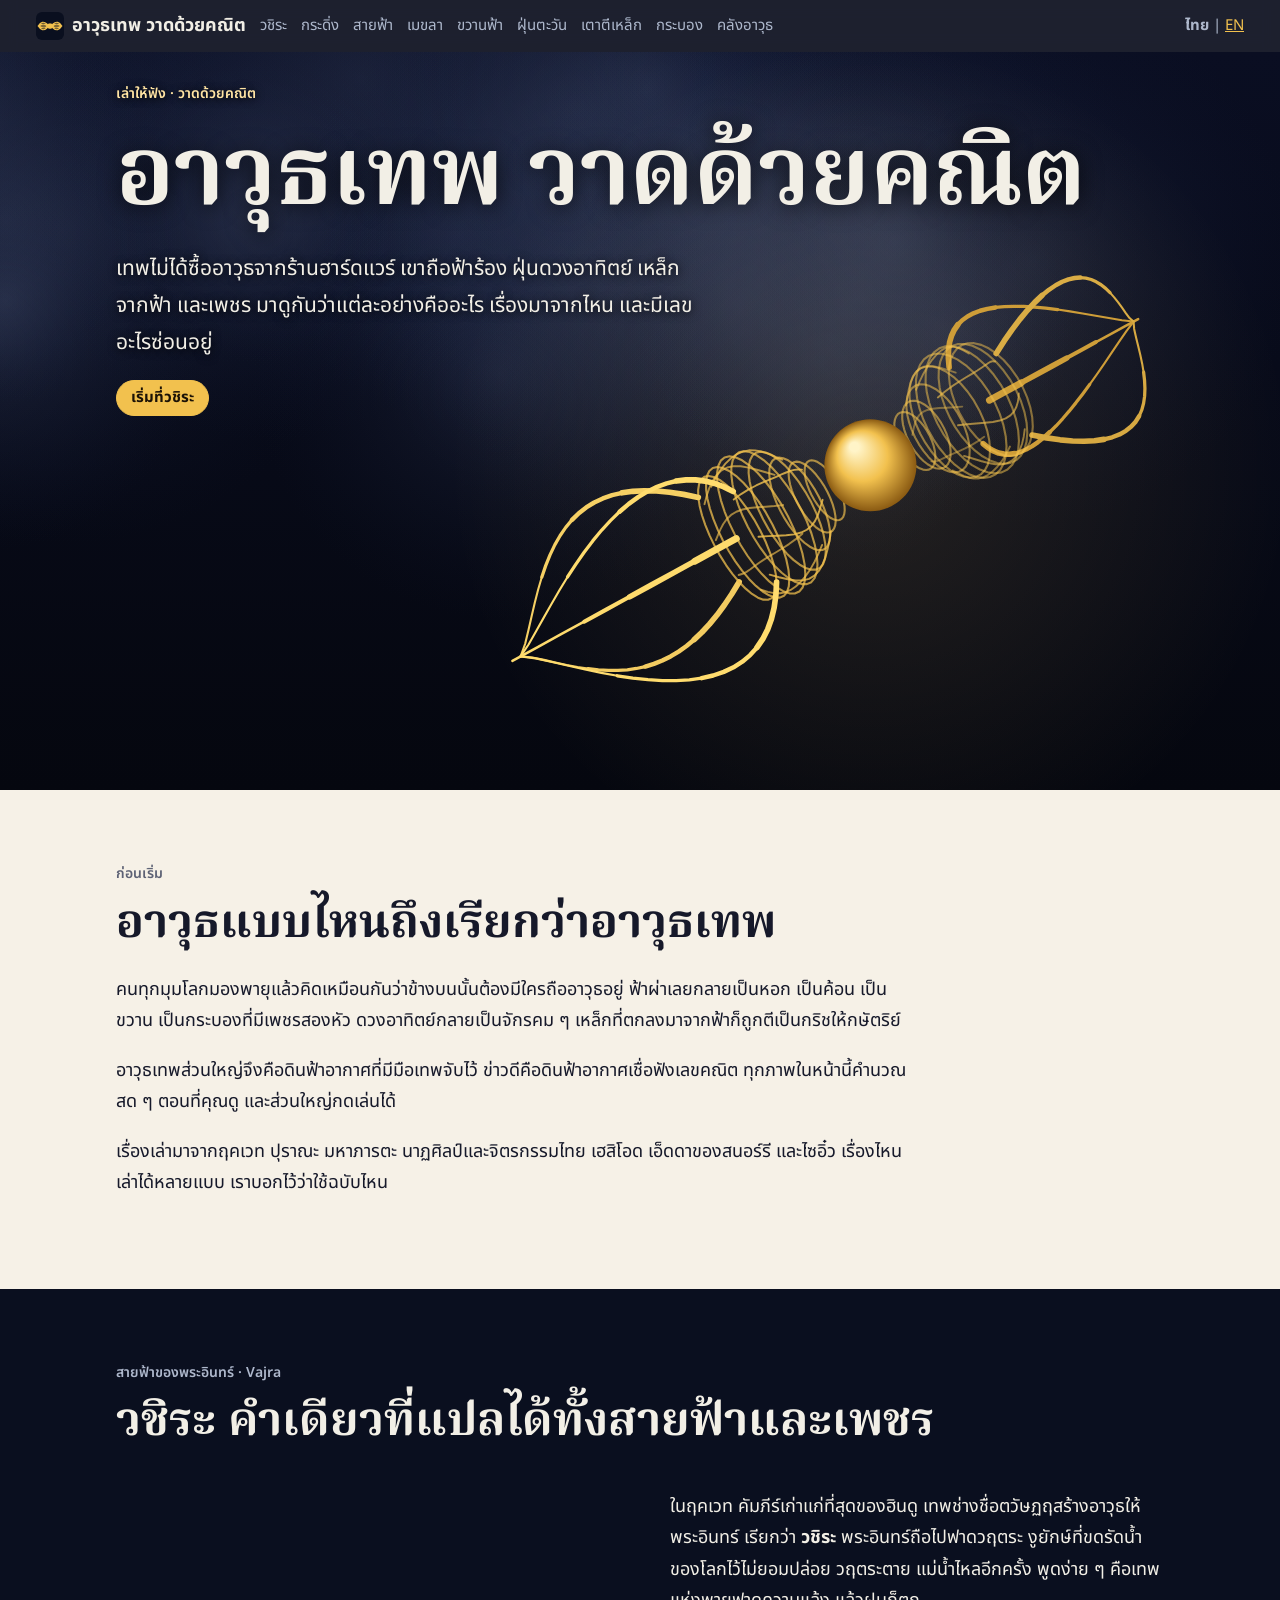
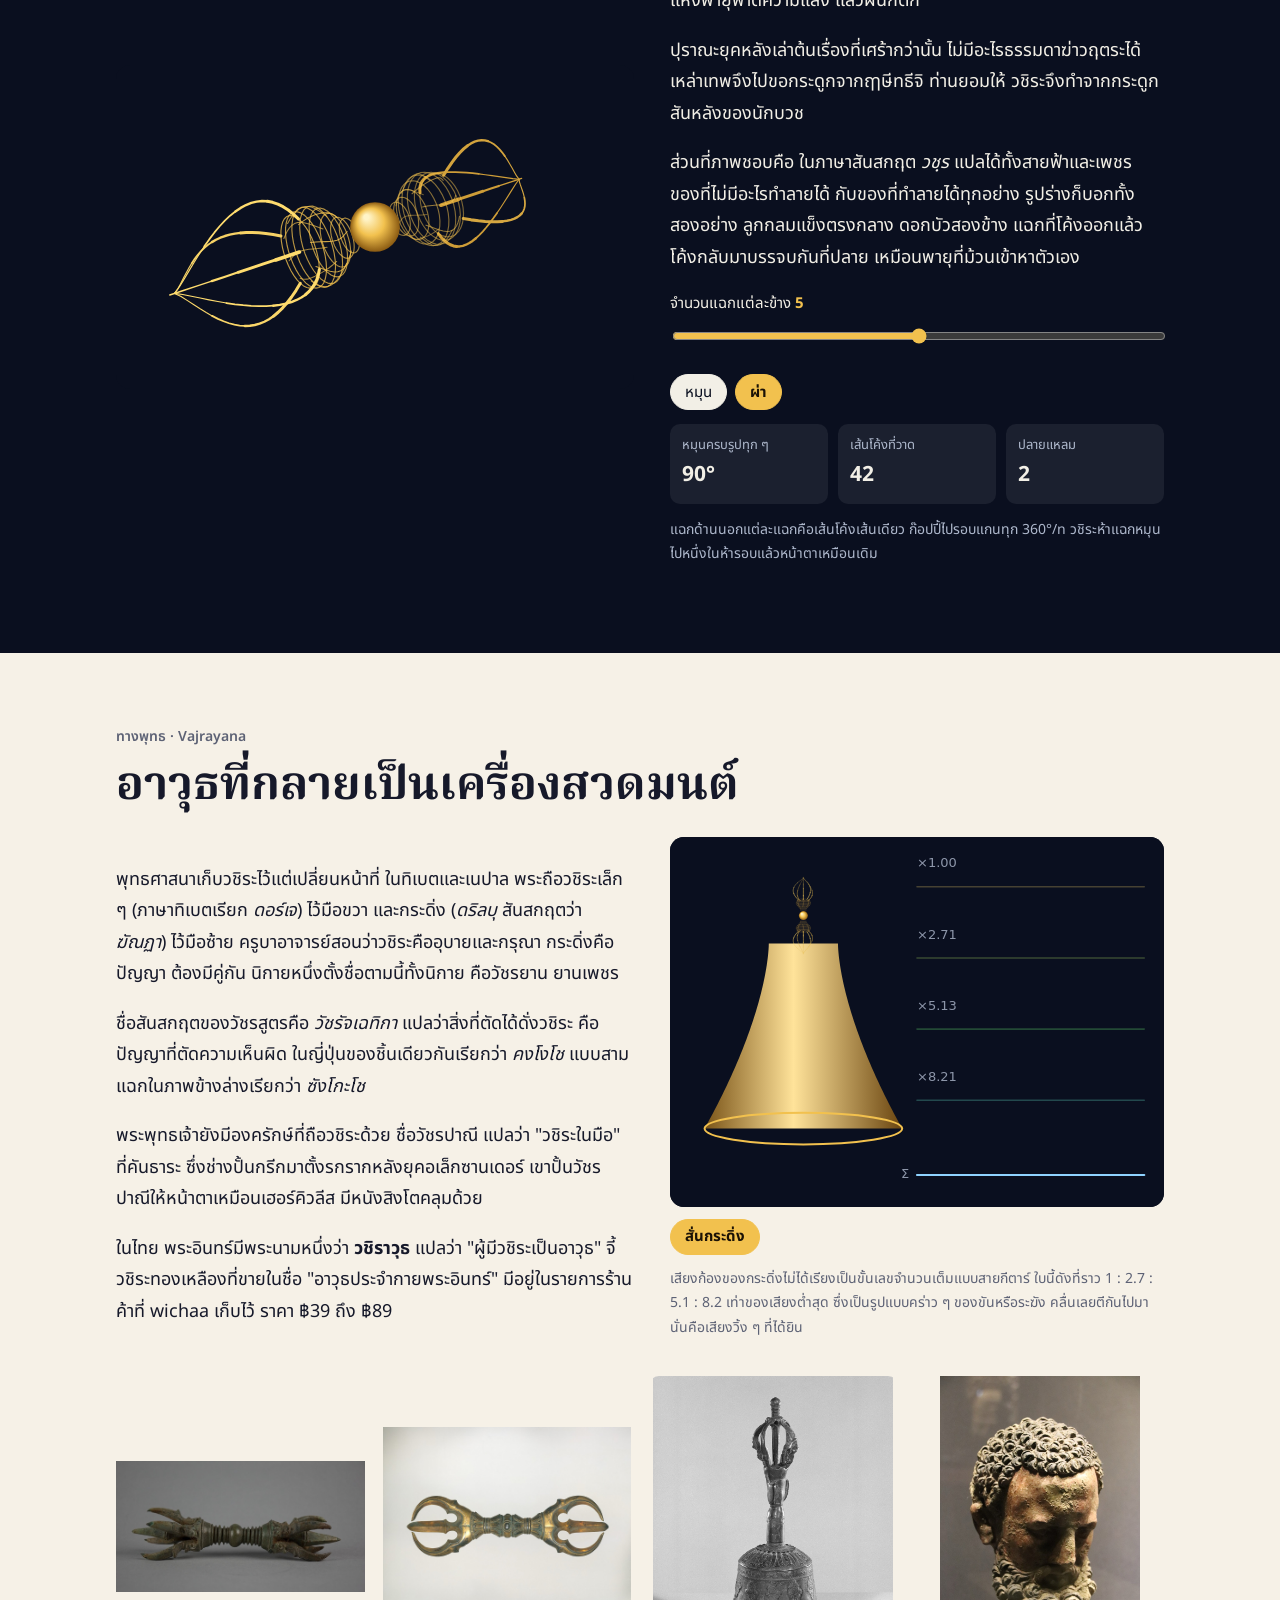
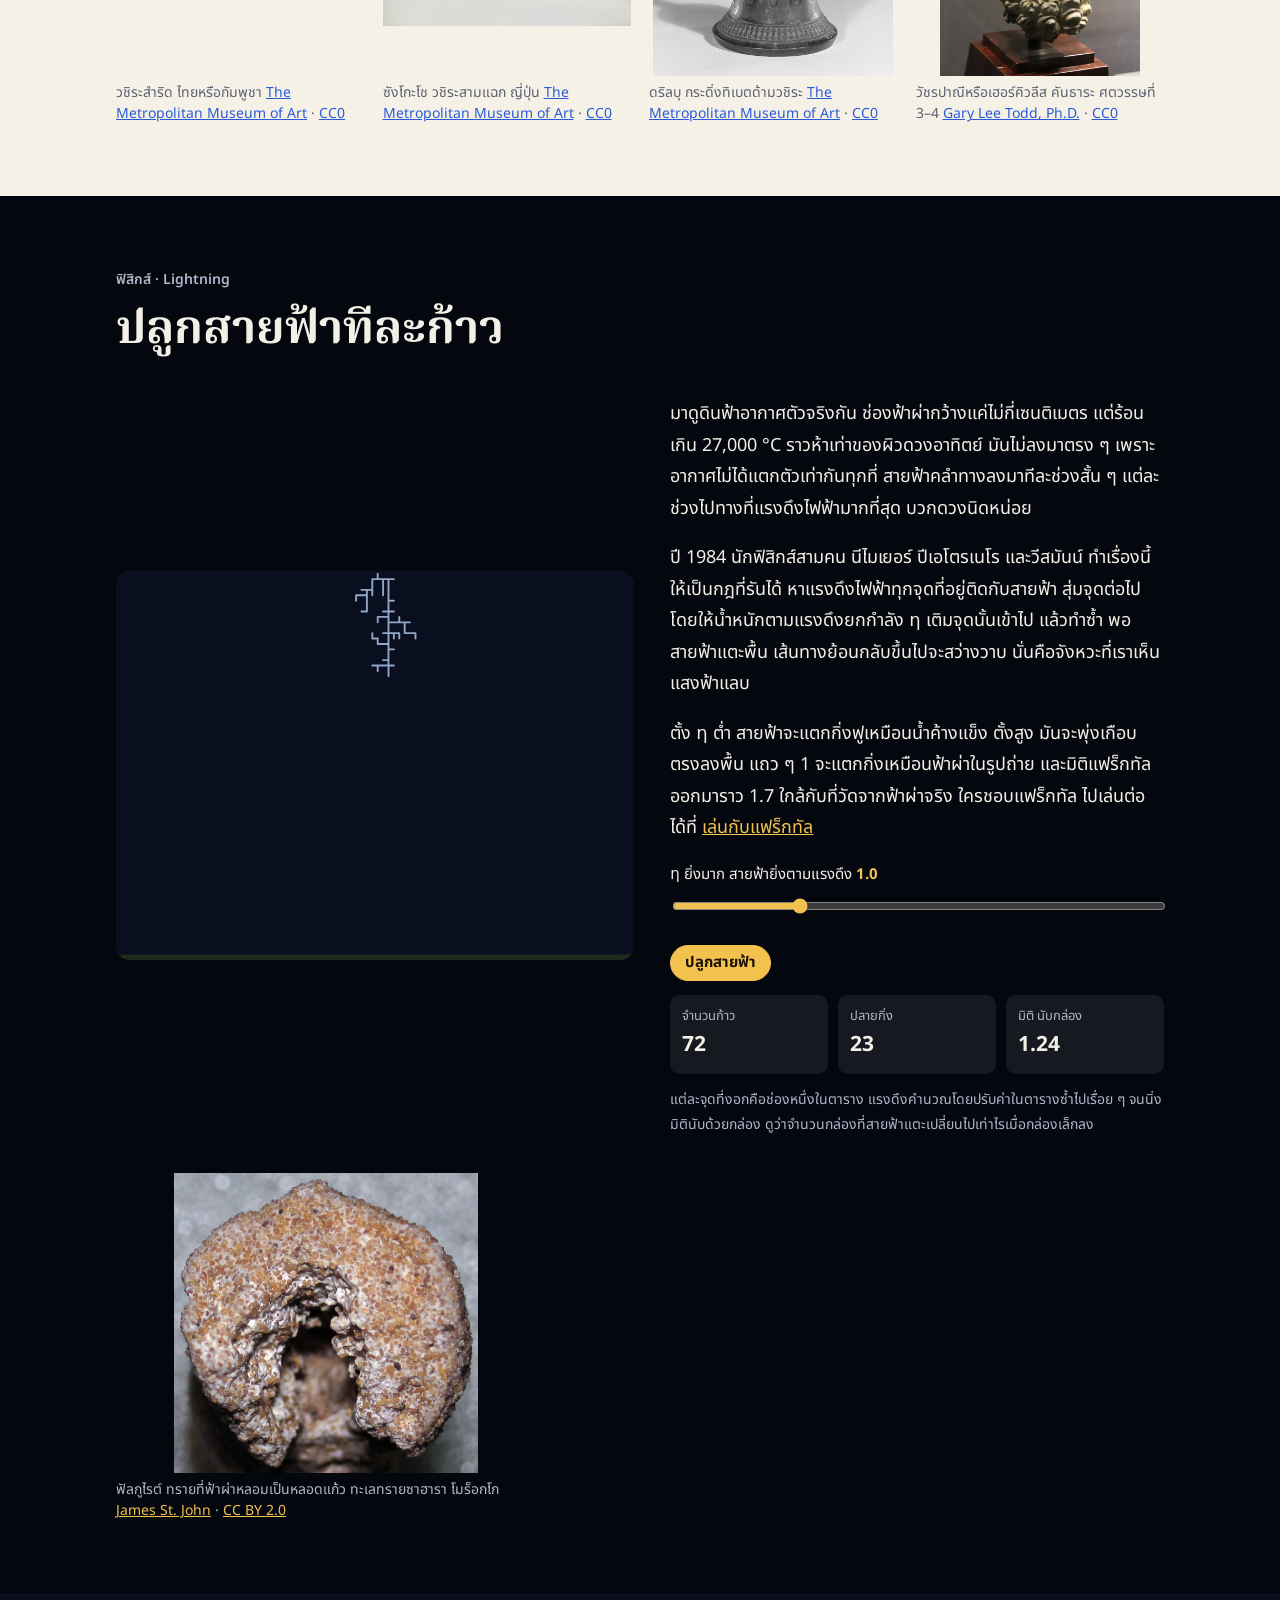
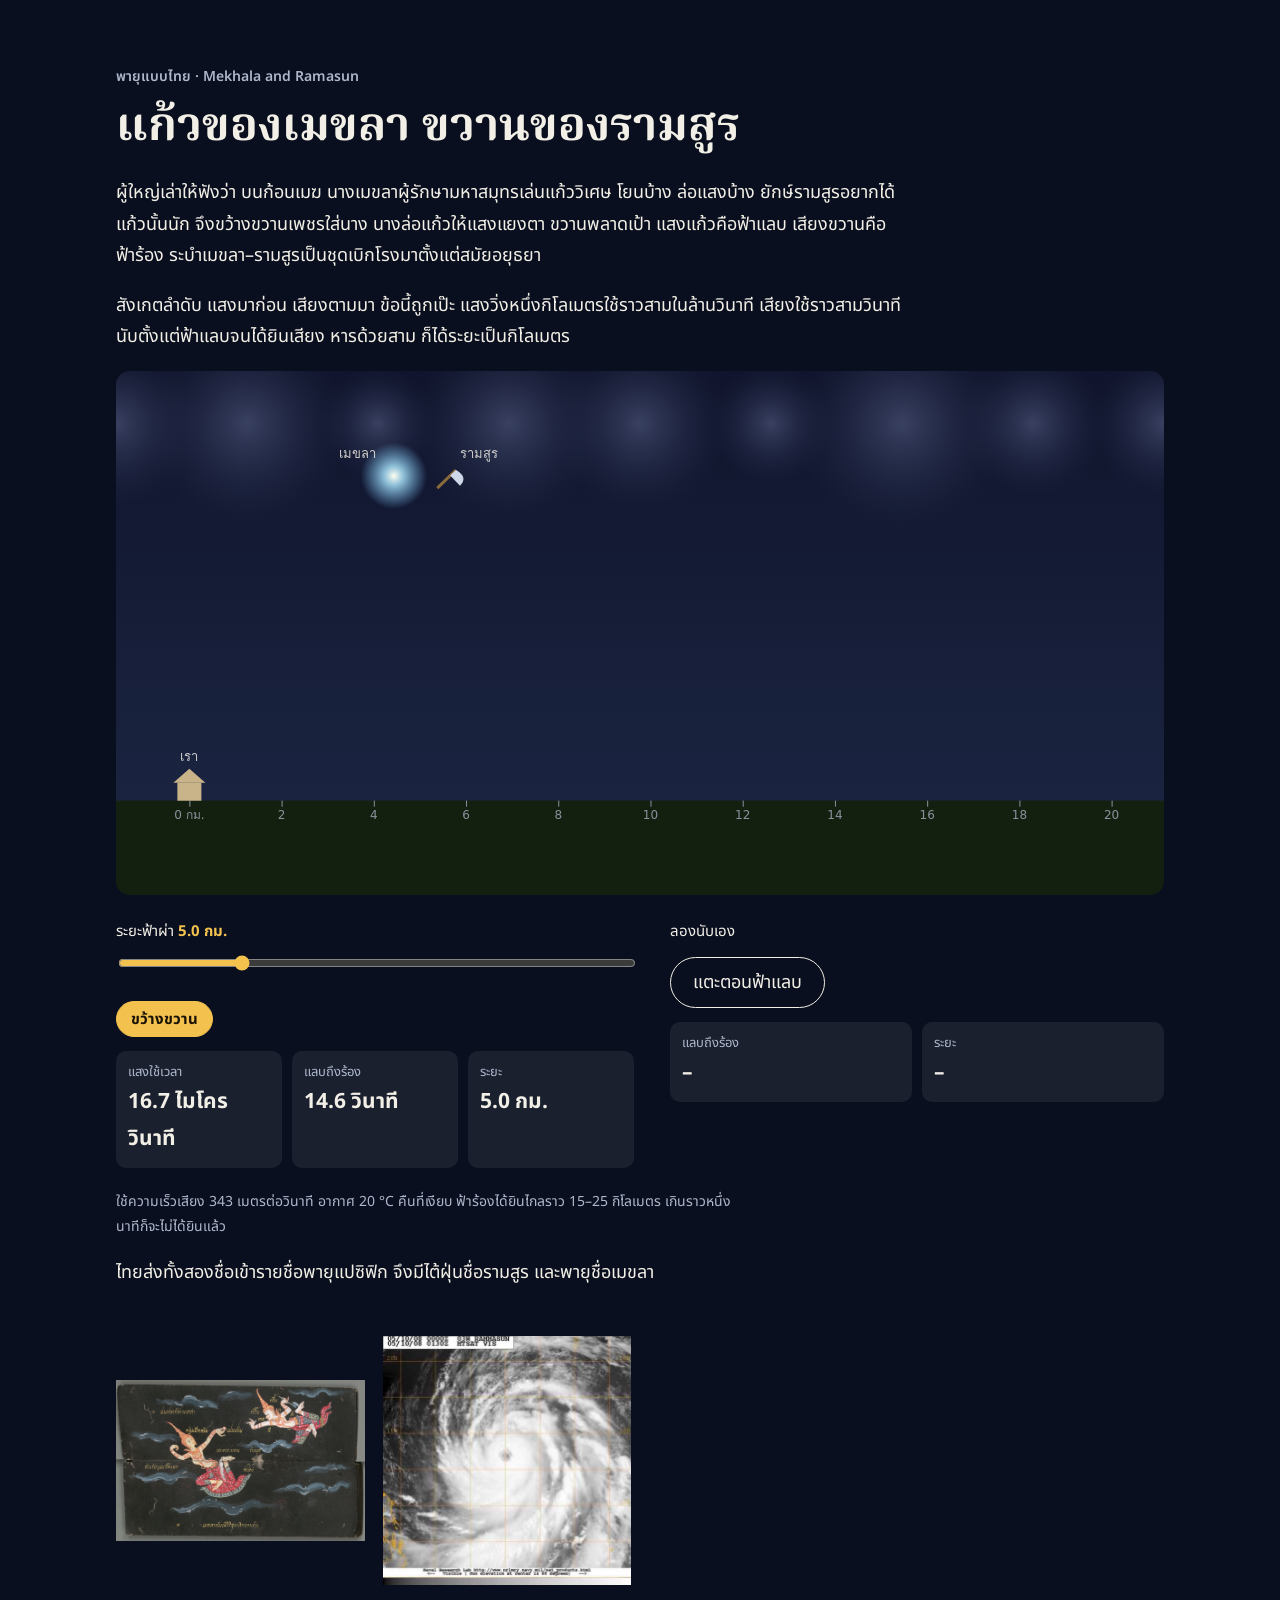
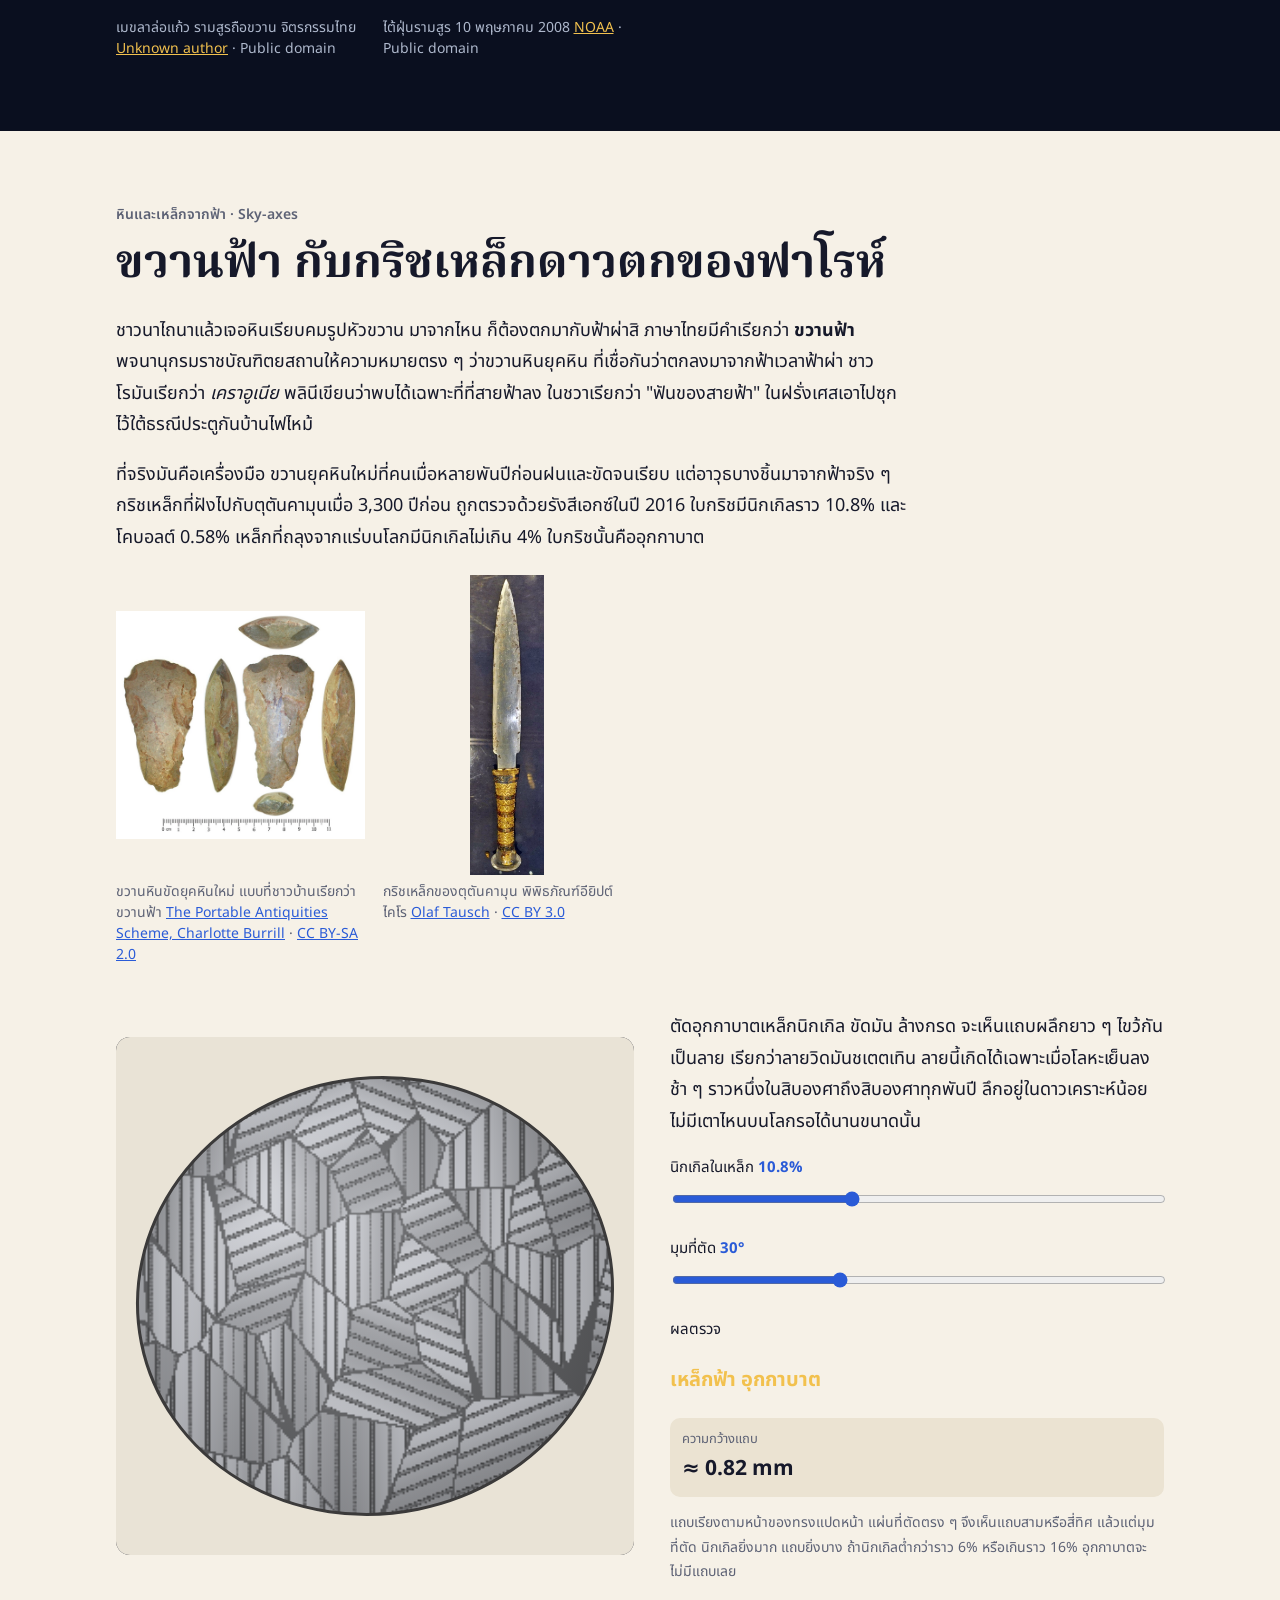
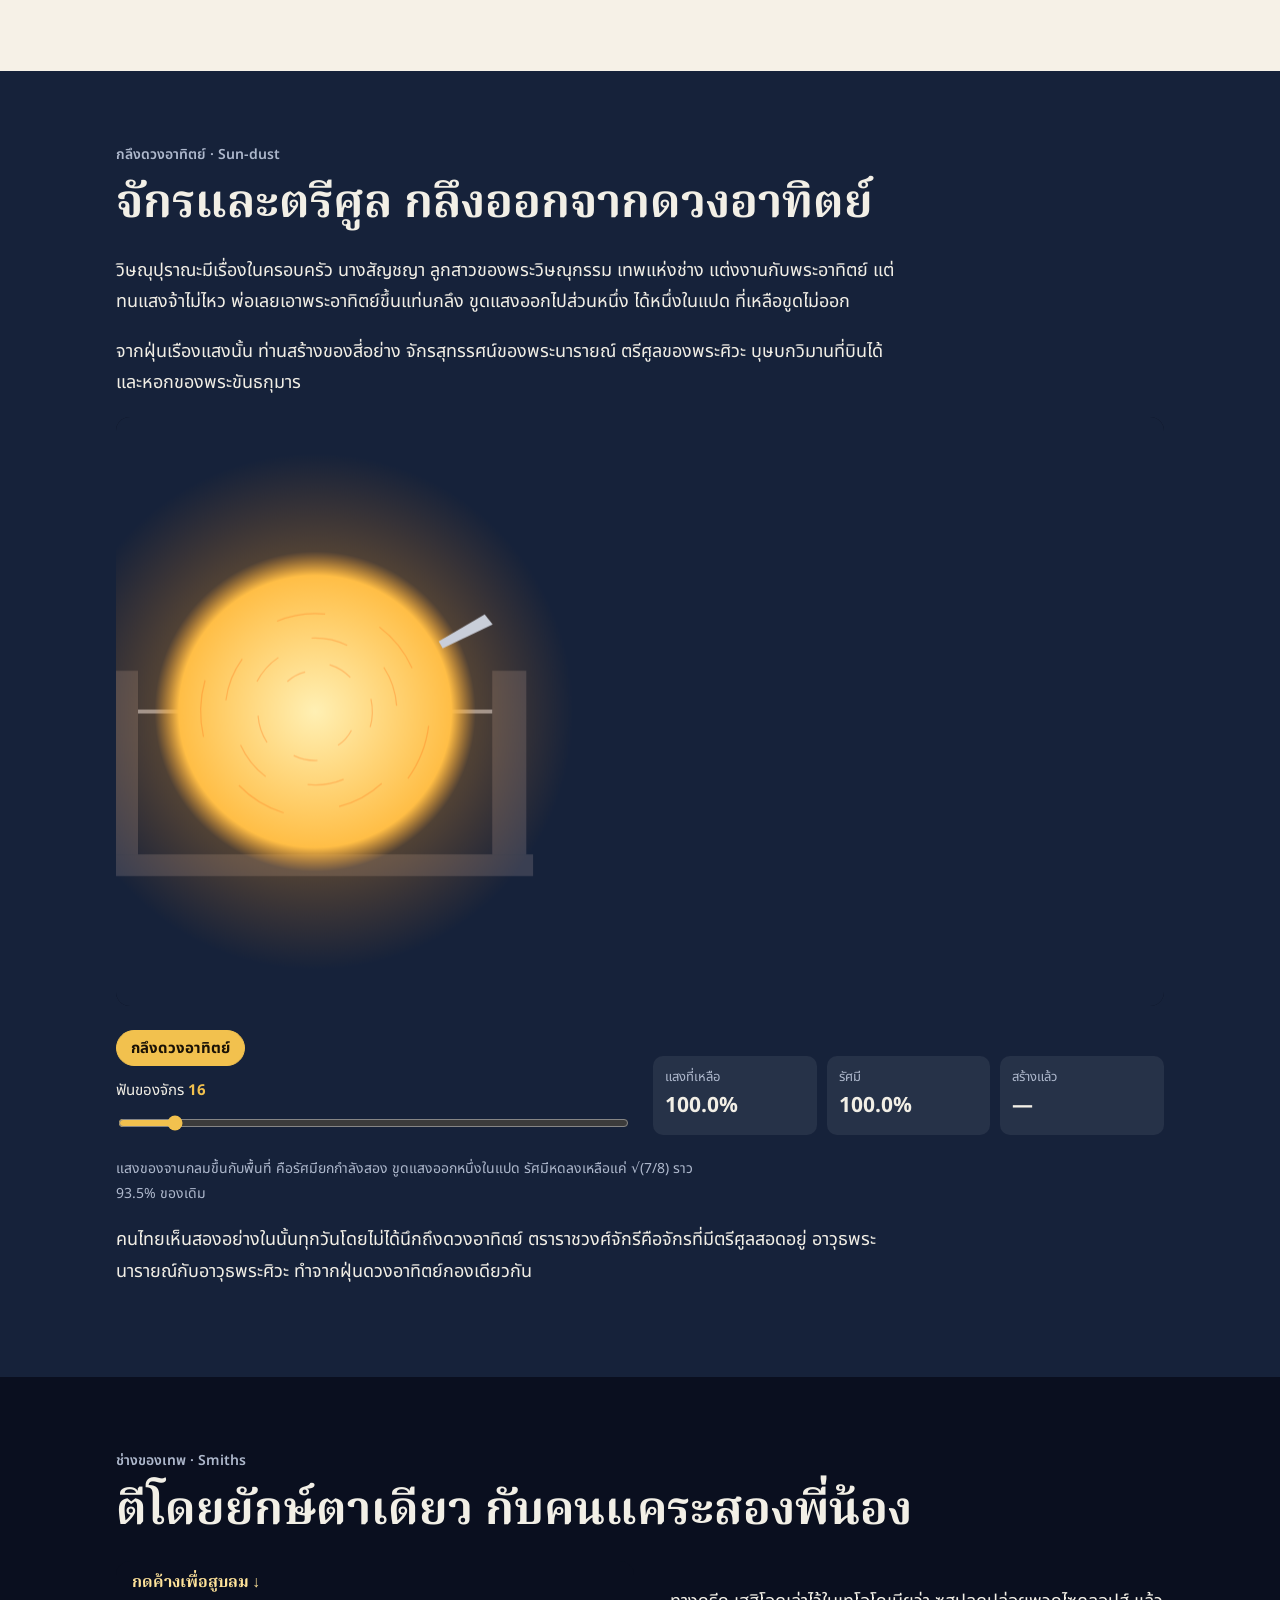
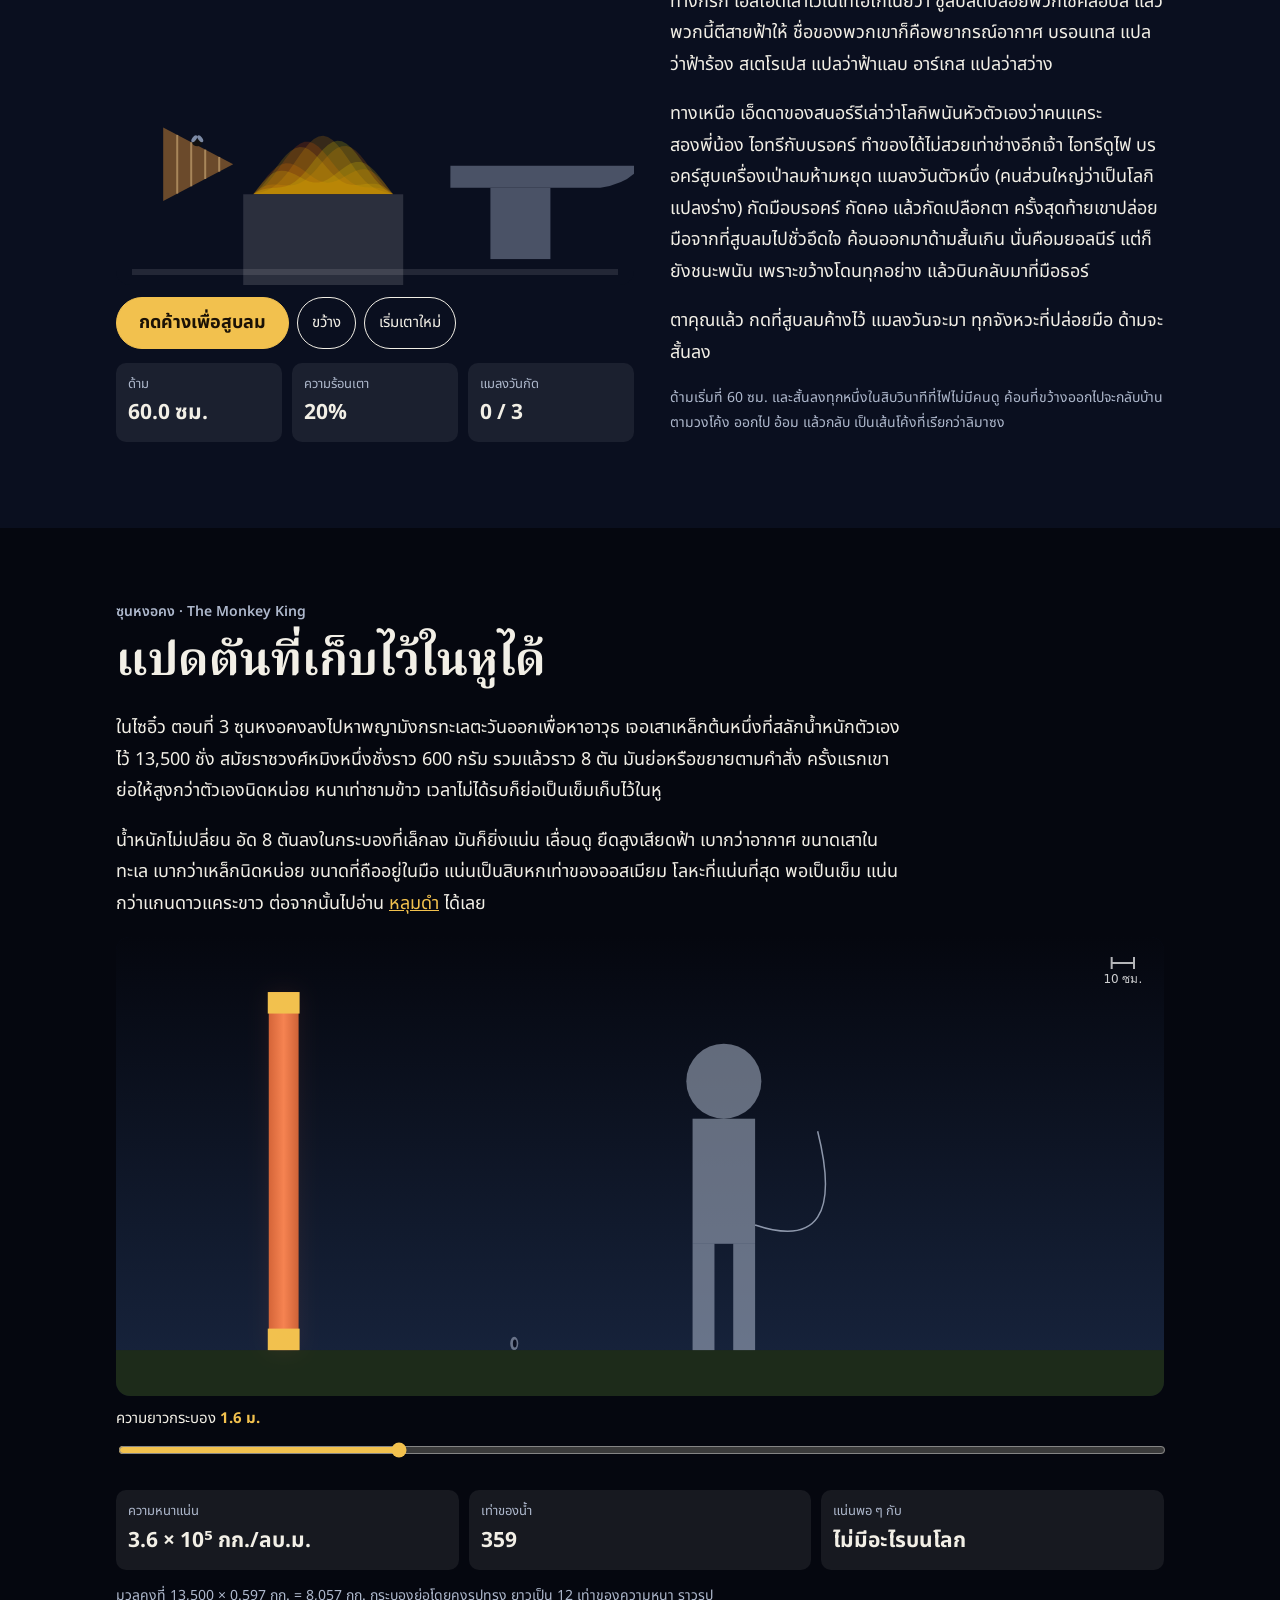
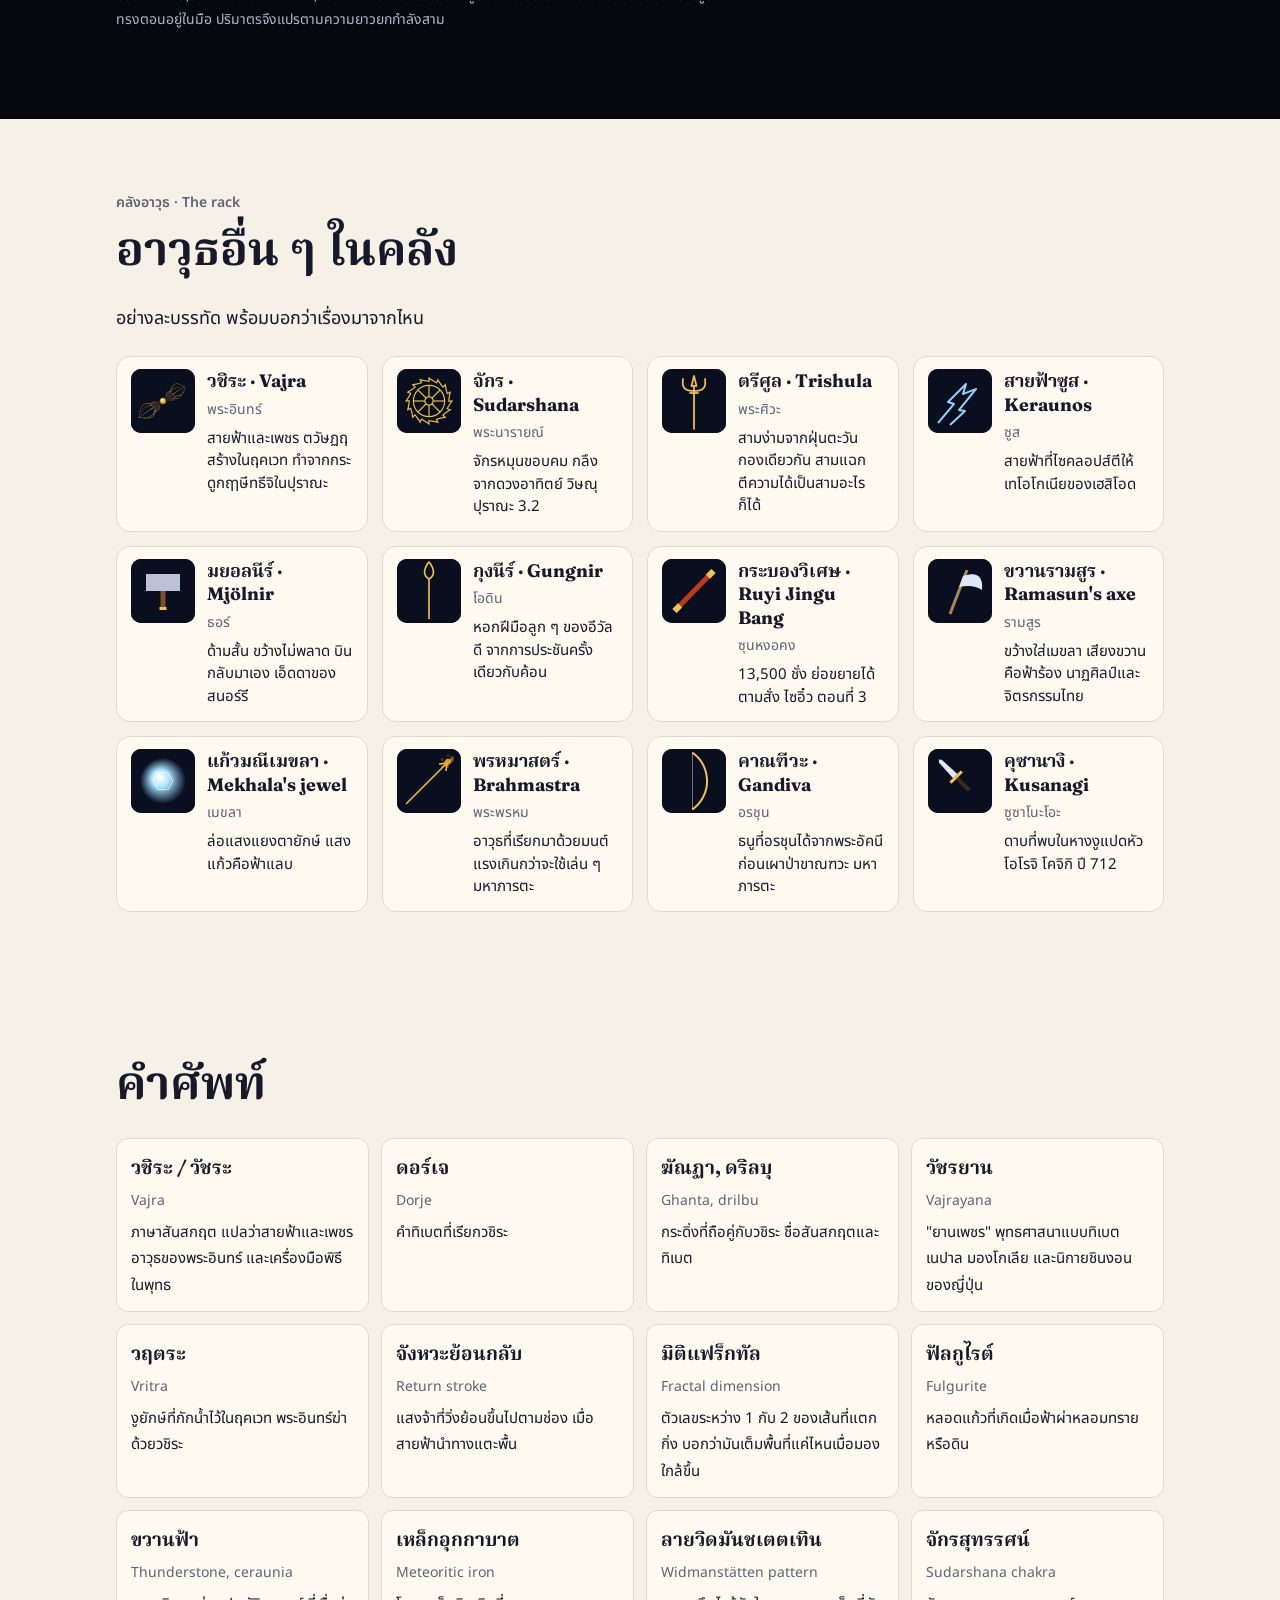
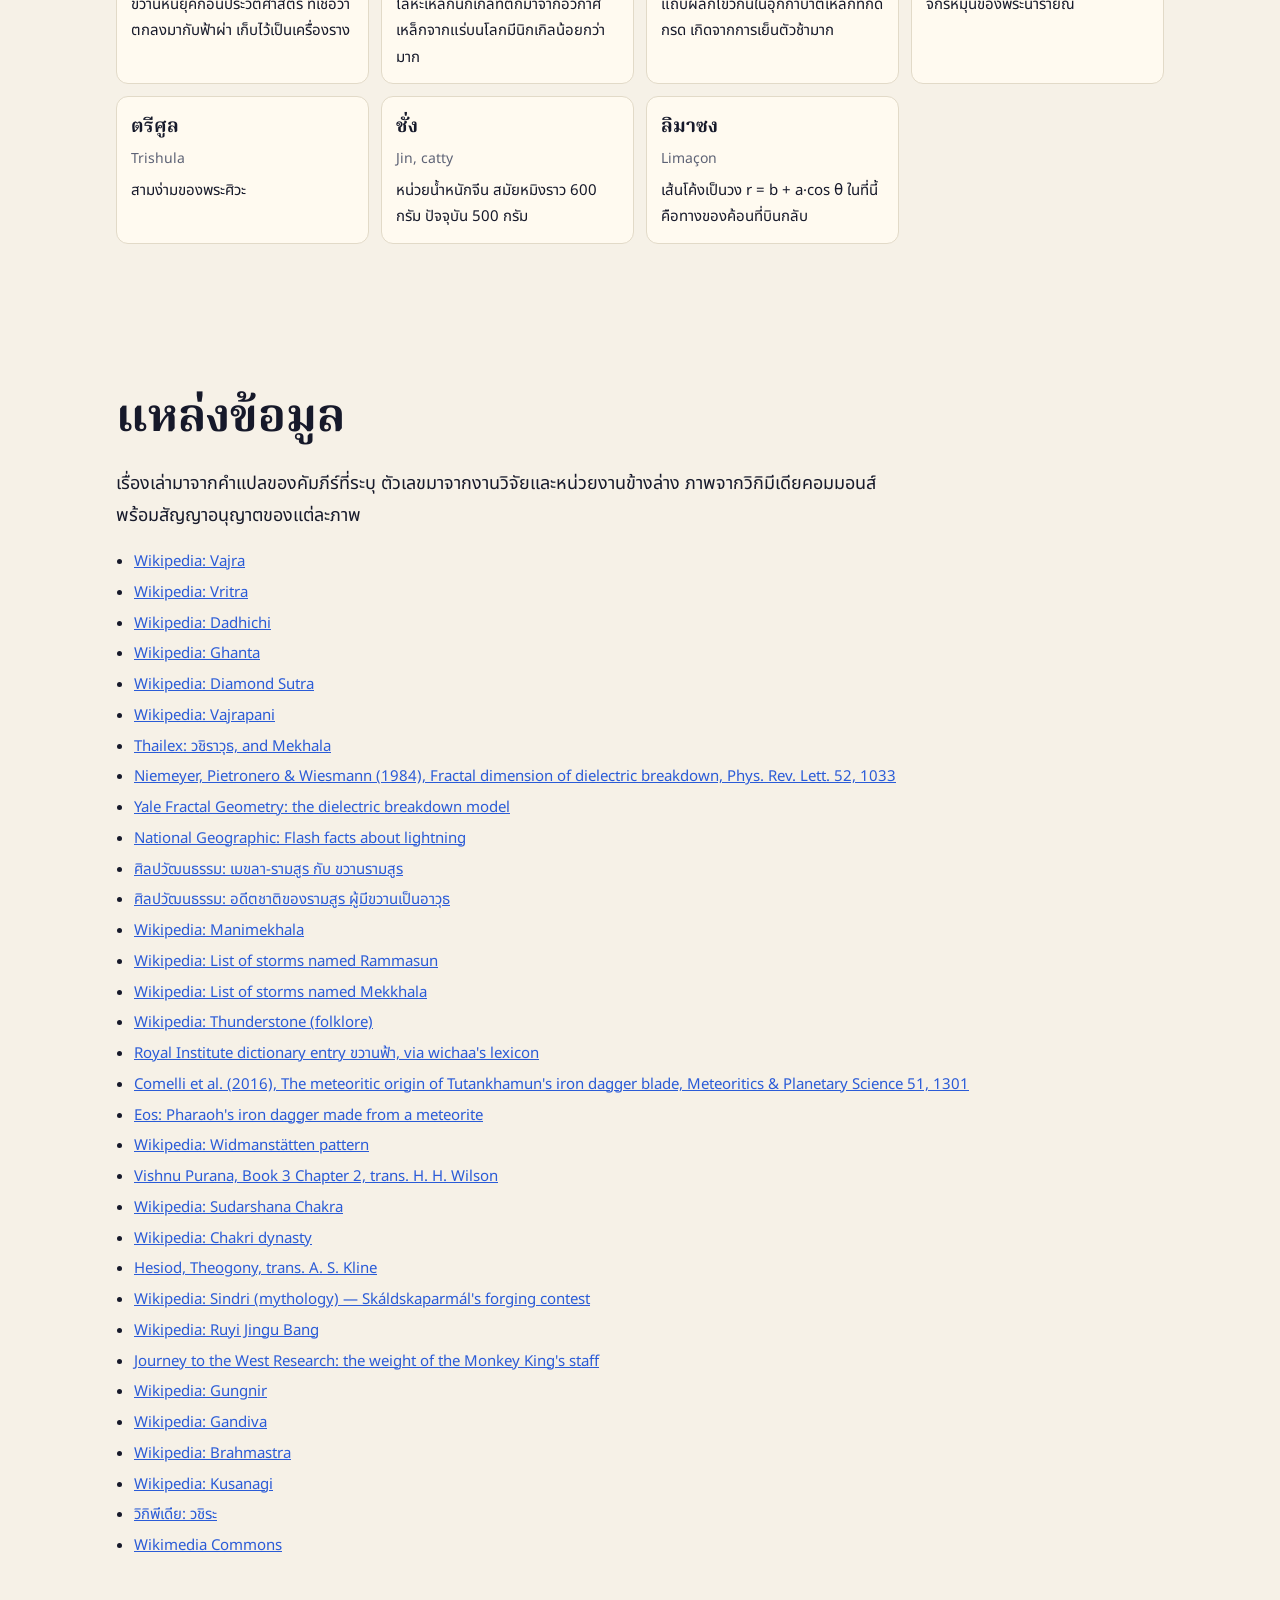
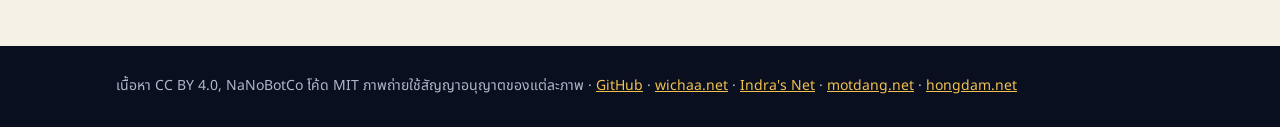
==== docs/th/index.html @ 88901208 "Cosmic Weaponry, Drawn" ====
<!doctype html><html lang="th" translate="no" class="notranslate"><head>
<meta charset="utf-8"><meta name="viewport" content="width=device-width,initial-scale=1">
<meta name="google" content="notranslate">
<script>if(/[.]translate[.]goog$/.test(location.hostname))location.replace("https://"+location.hostname.slice(0,-15).replace(/--/g,"~").replace(/-/g,".").replace(/~/g,"-")+location.pathname+location.search.replace(/([?&])_x_tr_[^&]*/g,"$1").replace(/[?&]+$/,"").replace(/[?]&+/,"?")+location.hash)</script>
<title>อาวุธเทพ วาดด้วยคณิต · Cosmic Weaponry, Drawn</title>
<meta name="description" content="เล่าอาวุธของเทพแบบบ้าน ๆ วาดสด ๆ ด้วยคณิตศาสตร์ วชิระของพระอินทร์ กระดิ่งวัชรยาน สายฟ้าที่งอกทีละช่อง เมขลากับรามสูร ขวานฟ้ากับกริชเหล็กอุกกาบาตของตุตันคามุน จักรกับตรีศูลที่กลึงออกจากดวงอาทิตย์ ค้อนด้ามสั้นของธอร์ และกระบองของซุนหงอคง มีทั้งภาษาไทยและอังกฤษ">
<meta name="theme-color" content="#0a0f1f">
<link rel="canonical" href="https://nanobotco.github.io/cosmic-weaponry/th/">
<link rel="alternate" hreflang="en" href="https://nanobotco.github.io/cosmic-weaponry/"><link rel="alternate" hreflang="th" href="https://nanobotco.github.io/cosmic-weaponry/th/"><link rel="alternate" hreflang="x-default" href="https://nanobotco.github.io/cosmic-weaponry/">
<meta property="og:type" content="website"><meta property="og:site_name" content="Cosmic Weaponry, Drawn · อาวุธเทพ วาดด้วยคณิต">
<meta property="og:title" content="อาวุธเทพ วาดด้วยคณิต"><meta property="og:description" content="เล่าอาวุธของเทพแบบบ้าน ๆ วาดสด ๆ ด้วยคณิตศาสตร์ วชิระของพระอินทร์ กระดิ่งวัชรยาน สายฟ้าที่งอกทีละช่อง เมขลากับรามสูร ขวานฟ้ากับกริชเหล็กอุกกาบาตของตุตันคามุน จักรกับตรีศูลที่กลึงออกจากดวงอาทิตย์ ค้อนด้ามสั้นของธอร์ และกระบองของซุนหงอคง มีทั้งภาษาไทยและอังกฤษ"><meta property="og:url" content="https://nanobotco.github.io/cosmic-weaponry/th/">
<meta property="og:image" content="https://nanobotco.github.io/cosmic-weaponry/card.jpg"><meta property="og:image:secure_url" content="https://nanobotco.github.io/cosmic-weaponry/card.jpg"><meta property="og:image:type" content="image/jpeg">
<meta property="og:image:width" content="1200"><meta property="og:image:height" content="630">
<meta property="og:image:alt" content="วชิระห้าแฉกสีทองหมุนอยู่กลางพายุ พร้อมชื่อ อาวุธเทพ วาดด้วยคณิต">
<meta property="og:locale" content="th_TH"><meta property="og:locale:alternate" content="en_US">
<meta name="twitter:card" content="summary_large_image"><meta name="twitter:image" content="https://nanobotco.github.io/cosmic-weaponry/card.jpg">
<link rel="icon" href="../icon.svg" type="image/svg+xml">
<link rel="alternate" type="text/plain" href="https://nanobotco.github.io/cosmic-weaponry/llms.txt" title="llms.txt">
<link rel="preconnect" href="https://fonts.googleapis.com"><link rel="preconnect" href="https://fonts.gstatic.com" crossorigin>
<link href="https://fonts.googleapis.com/css2?family=Fraunces:opsz,wght@9..144,600;9..144,700&family=Noto+Sans+Thai:wght@400;600;700&family=Noto+Serif+Thai:wght@600;700&display=swap" rel="stylesheet">
<script>if(/[?&]card/.test(location.search))document.documentElement.classList.add("card")</script>
<style>:root{--night:#0a0f1f;--rock:#16223a;--ink:#f2efe6;--dim:#aeb8cc;--lamp:#f2c14e;--coral:#ff7a5c;--teal:#8fd3ff;--paper:#f6f1e7;--text:#16192a;--mute:#5d6275;--rule:#e2dac8}
*{box-sizing:border-box}
html{scroll-behavior:smooth;-webkit-text-size-adjust:100%}
body{margin:0;background:var(--paper);color:var(--text);font:17px/1.6 "Noto Sans Thai",system-ui,-apple-system,"Segoe UI",sans-serif;overflow-x:hidden}
html[lang=th] body{font-size:18px;line-height:1.75}
a{color:#2a5bd7}
h1,h2,h3{font-family:Fraunces,"Noto Serif Thai",Georgia,serif;font-weight:700;line-height:1.15;margin:0 0 .4em}
html[lang=th] h1,html[lang=th] h2,html[lang=th] h3{font-family:"Noto Serif Thai",Fraunces,serif;line-height:1.35}
h2{font-size:clamp(28px,4.6vw,46px)}
.in{max-width:1080px;margin:0 auto;padding:0 16px}
.kick{font-size:14px;letter-spacing:.06em;text-transform:uppercase;color:var(--mute);margin:0 0 .5em;font-weight:600}
html[lang=th] .kick{text-transform:none;letter-spacing:0}
.sec{padding:72px 0}
.sec p{max-width:44em}
.dark,.night,.rock{color:var(--ink)}
.dark{background:var(--night)}
.night{background:#05070f}
.rock{background:var(--rock)}
.dark a,.night a,.rock a{color:var(--lamp)}
.dark .kick,.night .kick,.rock .kick{color:var(--dim)}
canvas{display:block;width:100%;touch-action:pan-y}
.cv{border-radius:14px;background:var(--night)}
.cv.sq{aspect-ratio:1/1}
.cv.tall{aspect-ratio:4/5}
.cv.wide{aspect-ratio:16/9}
.cv.big{aspect-ratio:16/10;max-height:78vh}
.cv.ll{aspect-ratio:4/3}
.cv.gen{aspect-ratio:2/1}
.cv.mk{aspect-ratio:1/1}
.cv.jw{aspect-ratio:1/1}
@media (max-width:720px){.cv.wide,.cv.big{aspect-ratio:4/3}}
.note{font-size:14px;color:var(--mute);margin-top:.6em}
.dark .note,.night .note,.rock .note{color:var(--dim)}
header.top{position:sticky;top:0;z-index:20;background:rgba(10,15,31,.92);backdrop-filter:blur(8px);-webkit-backdrop-filter:blur(8px);color:var(--ink);transition:transform .25s}
header.top .in{display:flex;align-items:center;gap:14px;min-height:52px;max-width:1240px}
.brand{display:flex;align-items:center;gap:8px;color:var(--ink);text-decoration:none;font-weight:700;white-space:nowrap}
header.top nav{display:flex;gap:14px;overflow-x:auto;scrollbar-width:none;flex:1;font-size:15px}
header.top nav::-webkit-scrollbar{display:none}
header.top nav a{color:var(--dim);text-decoration:none;white-space:nowrap;padding:6px 0}
header.top nav a:hover{color:var(--lamp)}
.lang{white-space:nowrap;font-size:15px;color:var(--dim)}
.lang a{color:var(--lamp)}
body.nav-away header.top{transform:translateY(-100%)}
@media (max-width:720px){.brand span{display:none}}
.hero{position:relative;background:#05070f;color:var(--ink);overflow:hidden}
.hero canvas{height:min(82vh,760px);min-height:480px}
.hero-t{position:absolute;left:0;right:0;top:0;padding:30px 16px 0;max-width:1080px;margin:0 auto;pointer-events:none}
.hero-t h1{font-size:clamp(42px,8vw,96px);margin:0;text-shadow:0 2px 22px rgba(0,0,0,.75)}
.hero-t .kick{color:#ffe4a3;text-shadow:0 1px 8px #000}
.hero-t .lede{font-size:clamp(17px,2.2vw,21px);max-width:28em;text-shadow:0 1px 10px #000;margin:.4em 0 0}
.hero-t .go{pointer-events:auto;margin-top:18px}
.hero-t .go a{text-decoration:none;display:inline-block}
.pill{font:inherit;font-size:15px;border:1.5px solid currentColor;background:transparent;color:inherit;border-radius:999px;padding:6px 14px;cursor:pointer;min-height:36px;line-height:1.4}
.pill.hot{background:var(--lamp);color:#1b1206;border-color:var(--lamp);font-weight:700}
.pill[aria-pressed=true]{background:var(--ink);color:var(--night);border-color:var(--ink)}
.sec:not(.dark):not(.night):not(.rock) .pill[aria-pressed=true]{background:var(--text);color:var(--paper);border-color:var(--text)}
.btns{display:flex;flex-wrap:wrap;gap:8px;margin:12px 0}
.seg{display:flex;flex-wrap:wrap;gap:6px;margin:8px 0 12px}
.seg .pill{font-size:14px;padding:5px 12px;min-height:34px}
.two{display:grid;grid-template-columns:1.05fr 1fr;gap:36px;align-items:center}
@media (max-width:860px){.two{grid-template-columns:1fr}}
.ctl4{display:grid;grid-template-columns:repeat(auto-fit,minmax(200px,1fr));gap:4px 22px;margin-top:10px}
.ctl2{display:grid;grid-template-columns:repeat(auto-fit,minmax(260px,1fr));gap:4px 26px;align-items:end}
.jgrid{display:grid;grid-template-columns:minmax(0,1fr) minmax(0,2fr);gap:28px;margin-top:18px;align-items:start}
.mgrid{display:grid;grid-template-columns:minmax(0,1fr) minmax(0,1.3fr);gap:28px;margin-top:18px;align-items:start}
@media (max-width:860px){.jgrid,.mgrid{grid-template-columns:1fr}}
.stage{position:relative}
.stage .ov{position:absolute;inset:0;width:100%;height:100%;pointer-events:none}
#mandelcv{touch-action:none;cursor:grab}
#pickcv{touch-action:none;cursor:crosshair}
#gencv{touch-action:none;cursor:pointer}
#chaoscv{cursor:crosshair}
.zb{position:absolute;right:12px;top:12px;display:flex;flex-direction:column;gap:6px}
.zb .pill{background:rgba(5,4,15,.7);color:var(--ink);font-size:20px;width:42px;height:42px;padding:0}
.readout{display:grid;grid-template-columns:repeat(auto-fit,minmax(130px,1fr));gap:10px;margin:14px 0}
.readout div{background:rgba(255,255,255,.07);border-radius:10px;padding:10px 12px;min-width:0}
.sec:not(.dark):not(.night):not(.rock) .readout div{background:#ebe3d2}
.readout span{display:block;font-size:13px;color:var(--dim)}
.sec:not(.dark):not(.night):not(.rock) .readout span{color:var(--mute)}
.readout b{font-size:21px;font-variant-numeric:tabular-nums;overflow-wrap:anywhere}
input[type=range]{width:100%;accent-color:var(--lamp);min-height:32px}
.sec:not(.dark):not(.night):not(.rock) input[type=range]{accent-color:#2a5bd7}
label.lab,p.lab{display:block;font-size:15px;margin:10px 0 0}
label.lab b{font-variant-numeric:tabular-nums;color:var(--lamp)}
.sec:not(.dark):not(.night):not(.rock) label.lab b{color:#2a5bd7}
.creases{font-size:15px;overflow-wrap:anywhere;font-variant-numeric:tabular-nums}
.creases span{color:var(--mute)}
.creases b{letter-spacing:.12em;font-weight:600}
.ph{display:grid;grid-template-columns:repeat(auto-fit,minmax(280px,1fr));gap:18px;margin-top:22px}
.ph figure{margin:0}
.ph img{width:100%;height:auto;aspect-ratio:4/5;object-fit:cover;border-radius:10px;display:block;background:#ddd}
.ph figcaption{font-size:14px;color:var(--mute);margin-top:6px;line-height:1.5}
.tl{list-style:none;padding:0;margin:20px 0 0;display:grid;gap:10px}
.tl li{display:grid;grid-template-columns:4.2em 1fr;gap:14px;align-items:baseline;border-top:1px solid rgba(255,255,255,.12);padding-top:10px}
.tl b{font-family:Fraunces,Georgia,serif;font-size:24px;color:var(--lamp)}
.glos{display:grid;grid-template-columns:repeat(auto-fill,minmax(250px,1fr));gap:12px;margin-top:20px}
.glos div{background:#fffaf0;border:1px solid var(--rule);border-radius:12px;padding:12px 14px}
.glos b{display:block;font-size:19px;font-family:Fraunces,"Noto Serif Thai",serif}
.glos i{font-style:normal;color:var(--mute);font-size:14px}
.glos p{margin:.3em 0 0;font-size:15px}
.src{font-size:15px;padding-left:1.2em}
.src li{margin:.3em 0}
footer.bot{background:var(--night);color:var(--dim);padding:28px 0;font-size:14px}
footer.bot a{color:var(--lamp)}
.cardline{display:none;font-size:24px;color:#ffe4a3;margin-top:16px;text-shadow:0 1px 8px #000}
.cardline span{font-size:19px;color:var(--lamp)}
html.card header.top,html.card main>section:not(.hero),html.card footer,html.card .go,html.card .lede{display:none}
html.card .hero canvas{height:100vh;min-height:0}
html.card .hero-t{padding-top:52px;padding-left:60px;max-width:none}
html.card .hero-t h1{font-size:104px}
html.card .cardline{display:block}
@media (prefers-reduced-motion:reduce){html{scroll-behavior:auto}}
.ph.four{grid-template-columns:repeat(auto-fit,minmax(220px,1fr))}
.ph img.nat{aspect-ratio:auto;object-fit:contain;background:#e9e3d6}
.dark .ph figcaption,.night .ph figcaption,.rock .ph figcaption{color:var(--dim)}
.cv.vj{aspect-ratio:16/10}
.cv.bolt{aspect-ratio:4/3}
.cv.mek{aspect-ratio:16/8}
.cv.wid{aspect-ratio:1/1}
.cv.sun{aspect-ratio:16/9}
.cv.forge{aspect-ratio:16/10}
.cv.staff{aspect-ratio:16/7}
.cv.bell{aspect-ratio:4/3}
@media (max-width:720px){.cv.mek,.cv.staff{aspect-ratio:4/3}}
#forgecv,#boltcv,#suncv,#vjcv,#bellcv{touch-action:none}
.tapbig{font-size:18px;padding:12px 22px;min-height:48px}
#fpump{user-select:none;-webkit-user-select:none;touch-action:none}
.rack{display:grid;grid-template-columns:repeat(auto-fill,minmax(250px,1fr));gap:14px;margin-top:22px}
.rack div{background:#fffaf0;border:1px solid var(--rule);border-radius:14px;padding:12px 14px;display:grid;grid-template-columns:64px 1fr;gap:12px;align-items:start}
.rack canvas{width:64px;height:64px;border-radius:10px;background:var(--night)}
.rack b{display:block;font-family:Fraunces,"Noto Serif Thai",serif;font-size:18px;line-height:1.3}
.rack i{font-style:normal;color:var(--mute);font-size:14px}
.rack p{margin:.25em 0 0;font-size:15px;line-height:1.5}
.verdict{font-size:20px;font-weight:700;color:var(--lamp)}
.ph img.nat{height:300px;width:100%;object-fit:contain;aspect-ratio:auto;background:transparent}
.ph{grid-template-columns:repeat(auto-fill,minmax(230px,1fr))}
.ph.one{max-width:420px}
</style>
</head><body>
<header class="top"><div class="in"><a class="brand" href="#top"><img src="../icon.svg" width="28" height="28" alt=""><span>อาวุธเทพ วาดด้วยคณิต</span></a>
<nav aria-label="หัวข้อ"><a href="#vajra">วชิระ</a><a href="#bell">กระดิ่ง</a><a href="#bolt">สายฟ้า</a><a href="#mekhala">เมขลา</a><a href="#skyaxe">ขวานฟ้า</a><a href="#sun">ฝุ่นตะวัน</a><a href="#forge">เตาตีเหล็ก</a><a href="#staff">กระบอง</a><a href="#rack">คลังอาวุธ</a></nav>
<span class="lang"><b>ไทย</b> | <a href="../" hreflang="en">EN</a></span></div></header>
<main><section id="top" class="hero"><canvas id="scene" role="img" aria-label="วชิระห้าแฉกสีทองหมุนช้า ๆ มีฟ้าผ่าอยู่ด้านหลัง"></canvas>
<div class="hero-t"><p class="kick">เล่าให้ฟัง · วาดด้วยคณิต</p><h1>อาวุธเทพ วาดด้วยคณิต</h1><p class="lede">เทพไม่ได้ซื้ออาวุธจากร้านฮาร์ดแวร์ เขาถือฟ้าร้อง ฝุ่นดวงอาทิตย์ เหล็กจากฟ้า และเพชร มาดูกันว่าแต่ละอย่างคืออะไร เรื่องมาจากไหน และมีเลขอะไรซ่อนอยู่</p>
<p class="go"><a class="pill hot" href="#vajra">เริ่มที่วชิระ</a></p>
<p class="cardline">Cosmic Weaponry, Drawn · วชิระ สายฟ้า ขวานฟ้า ฝุ่นตะวัน<br><span>nanobotco.github.io/cosmic-weaponry</span></p></div></section>
<section id="what" class="sec "><div class="in"><p class=kick>ก่อนเริ่ม</p><h2>อาวุธแบบไหนถึงเรียกว่าอาวุธเทพ</h2><p>คนทุกมุมโลกมองพายุแล้วคิดเหมือนกันว่าข้างบนนั้นต้องมีใครถืออาวุธอยู่ ฟ้าผ่าเลยกลายเป็นหอก เป็นค้อน เป็นขวาน เป็นกระบองที่มีเพชรสองหัว ดวงอาทิตย์กลายเป็นจักรคม ๆ เหล็กที่ตกลงมาจากฟ้าก็ถูกตีเป็นกริชให้กษัตริย์</p><p>อาวุธเทพส่วนใหญ่จึงคือดินฟ้าอากาศที่มีมือเทพจับไว้ ข่าวดีคือดินฟ้าอากาศเชื่อฟังเลขคณิต ทุกภาพในหน้านี้คำนวณสด ๆ ตอนที่คุณดู และส่วนใหญ่กดเล่นได้</p><p>เรื่องเล่ามาจากฤคเวท ปุราณะ มหาภารตะ นาฏศิลป์และจิตรกรรมไทย เฮสิโอด เอ็ดดาของสนอร์รี และไซอิ๋ว เรื่องไหนเล่าได้หลายแบบ เราบอกไว้ว่าใช้ฉบับไหน</p></div></section>
<section id="vajra" class="sec dark"><div class="in"><p class=kick>สายฟ้าของพระอินทร์ · Vajra</p><h2>วชิระ คำเดียวที่แปลได้ทั้งสายฟ้าและเพชร</h2><div class="two"><div><canvas id="vjcv" class="cv vj" role="img" aria-label="วชิระ คำเดียวที่แปลได้ทั้งสายฟ้าและเพชร"></canvas></div>
<div><p>ในฤคเวท คัมภีร์เก่าแก่ที่สุดของฮินดู เทพช่างชื่อตวัษฏฤสร้างอาวุธให้พระอินทร์ เรียกว่า <b>วชิระ</b> พระอินทร์ถือไปฟาดวฤตระ งูยักษ์ที่ขดรัดน้ำของโลกไว้ไม่ยอมปล่อย วฤตระตาย แม่น้ำไหลอีกครั้ง พูดง่าย ๆ คือเทพแห่งพายุฟาดความแล้ง แล้วฝนก็ตก</p><p>ปุราณะยุคหลังเล่าต้นเรื่องที่เศร้ากว่านั้น ไม่มีอะไรธรรมดาฆ่าวฤตระได้ เหล่าเทพจึงไปขอกระดูกจากฤๅษีทธีจิ ท่านยอมให้ วชิระจึงทำจากกระดูกสันหลังของนักบวช</p><p>ส่วนที่ภาพชอบคือ ในภาษาสันสกฤต <i>วชฺร</i> แปลได้ทั้งสายฟ้าและเพชร ของที่ไม่มีอะไรทำลายได้ กับของที่ทำลายได้ทุกอย่าง รูปร่างก็บอกทั้งสองอย่าง ลูกกลมแข็งตรงกลาง ดอกบัวสองข้าง แฉกที่โค้งออกแล้วโค้งกลับมาบรรจบกันที่ปลาย เหมือนพายุที่ม้วนเข้าหาตัวเอง</p><label class="lab" for="vprong">จำนวนแฉกแต่ละข้าง <b id="vprongv"></b></label><input id="vprong" type="range" min="1" max="9" step="1" value="5">
<div class="btns"><button id="vspin" class="pill" type="button" aria-pressed="true">หมุน</button><button id="vstrike" class="pill hot" type="button">ผ่า</button></div>
<div class="readout"><div><span>หมุนครบรูปทุก ๆ</span><b id="vsym">–</b></div><div><span>เส้นโค้งที่วาด</span><b id="vcurves">–</b></div><div><span>ปลายแหลม</span><b id="vends">–</b></div></div><p class="note">แฉกด้านนอกแต่ละแฉกคือเส้นโค้งเส้นเดียว ก๊อปปี้ไปรอบแกนทุก 360°/n วชิระห้าแฉกหมุนไปหนึ่งในห้ารอบแล้วหน้าตาเหมือนเดิม</p></div></div></div></section>
<section id="bell" class="sec "><div class="in"><p class=kick>ทางพุทธ · Vajrayana</p><h2>อาวุธที่กลายเป็นเครื่องสวดมนต์</h2><div class="two"><div><p>พุทธศาสนาเก็บวชิระไว้แต่เปลี่ยนหน้าที่ ในทิเบตและเนปาล พระถือวชิระเล็ก ๆ (ภาษาทิเบตเรียก <i>ดอร์เจ</i>) ไว้มือขวา และกระดิ่ง (<i>ดริลบุ</i> สันสกฤตว่า <i>ฆัณฏา</i>) ไว้มือซ้าย ครูบาอาจารย์สอนว่าวชิระคืออุบายและกรุณา กระดิ่งคือปัญญา ต้องมีคู่กัน นิกายหนึ่งตั้งชื่อตามนี้ทั้งนิกาย คือวัชรยาน ยานเพชร</p><p>ชื่อสันสกฤตของวัชรสูตรคือ <i>วัชรัจเฉทิกา</i> แปลว่าสิ่งที่ตัดได้ดั่งวชิระ คือปัญญาที่ตัดความเห็นผิด ในญี่ปุ่นของชิ้นเดียวกันเรียกว่า <i>คงโงโช</i> แบบสามแฉกในภาพข้างล่างเรียกว่า <i>ซังโกะโช</i></p><p>พระพุทธเจ้ายังมีองครักษ์ที่ถือวชิระด้วย ชื่อวัชรปาณี แปลว่า "วชิระในมือ" ที่คันธาระ ซึ่งช่างปั้นกรีกมาตั้งรกรากหลังยุคอเล็กซานเดอร์ เขาปั้นวัชรปาณีให้หน้าตาเหมือนเฮอร์คิวลีส มีหนังสิงโตคลุมด้วย</p><p>ในไทย พระอินทร์มีพระนามหนึ่งว่า <b>วชิราวุธ</b> แปลว่า "ผู้มีวชิระเป็นอาวุธ" จี้วชิระทองเหลืองที่ขายในชื่อ "อาวุธประจำกายพระอินทร์" มีอยู่ในรายการร้านค้าที่ wichaa เก็บไว้ ราคา ฿39 ถึง ฿89</p></div>
<div><canvas id="bellcv" class="cv bell" role="img" aria-label="สั่นกระดิ่ง"></canvas>
<div class="btns"><button id="bring" class="pill hot" type="button">สั่นกระดิ่ง</button></div><p class="note">เสียงก้องของกระดิ่งไม่ได้เรียงเป็นขั้นเลขจำนวนเต็มแบบสายกีตาร์ ใบนี้ดังที่ราว 1 : 2.7 : 5.1 : 8.2 เท่าของเสียงต่ำสุด ซึ่งเป็นรูปแบบคร่าว ๆ ของขันหรือระฆัง คลื่นเลยตีกันไปมา นั่นคือเสียงวิ้ง ๆ ที่ได้ยิน</p></div></div>
<div class="ph four"><figure><img class="nat" loading="lazy" src="../img/vajra.jpg" width="1100" height="581" alt="วชิระสำริด ไทยหรือกัมพูชา"><figcaption>วชิระสำริด ไทยหรือกัมพูชา <a href="https://commons.wikimedia.org/wiki/File%3AMET_1992_150_1_S1.jpg">The Metropolitan Museum of Art</a> · <a href="http://creativecommons.org/publicdomain/zero/1.0/deed.en">CC0</a></figcaption></figure><figure><img class="nat" loading="lazy" src="../img/sankosho.jpg" width="1100" height="880" alt="ซังโกะโช วชิระสามแฉก ญี่ปุ่น"><figcaption>ซังโกะโช วชิระสามแฉก ญี่ปุ่น <a href="https://commons.wikimedia.org/wiki/File%3A%E4%B8%89%E9%88%B7%E6%9D%B5-Three-Pronged_Vajra_Ritual_Implement_%28Sankosho%29_MET_DT5689.jpg">The Metropolitan Museum of Art</a> · <a href="http://creativecommons.org/publicdomain/zero/1.0/deed.en">CC0</a></figcaption></figure><figure><img class="nat" loading="lazy" src="../img/bell.jpg" width="880" height="1100" alt="ดริลบุ กระดิ่งทิเบตด้ามวชิระ"><figcaption>ดริลบุ กระดิ่งทิเบตด้ามวชิระ <a href="https://commons.wikimedia.org/wiki/File%3ADril-bu_MET_202429.jpg">The Metropolitan Museum of Art</a> · <a href="http://creativecommons.org/publicdomain/zero/1.0/deed.en">CC0</a></figcaption></figure><figure><img class="nat" loading="lazy" src="../img/vajrapani.jpg" width="733" height="1100" alt="วัชรปาณีหรือเฮอร์คิวลีส คันธาระ ศตวรรษที่ 3–4"><figcaption>วัชรปาณีหรือเฮอร์คิวลีส คันธาระ ศตวรรษที่ 3–4 <a href="https://commons.wikimedia.org/wiki/File%3AVajrapani_or_Heracles%2C_3rd-4th_Cent._AD.jpg">Gary Lee Todd, Ph.D.</a> · <a href="http://creativecommons.org/publicdomain/zero/1.0/deed.en">CC0</a></figcaption></figure></div></div></section>
<section id="bolt" class="sec night"><div class="in"><p class=kick>ฟิสิกส์ · Lightning</p><h2>ปลูกสายฟ้าทีละก้าว</h2><div class="two"><div><canvas id="boltcv" class="cv bolt" role="img" aria-label="ปลูกสายฟ้าทีละก้าว"></canvas></div>
<div><p>มาดูดินฟ้าอากาศตัวจริงกัน ช่องฟ้าผ่ากว้างแค่ไม่กี่เซนติเมตร แต่ร้อนเกิน 27,000 °C ราวห้าเท่าของผิวดวงอาทิตย์ มันไม่ลงมาตรง ๆ เพราะอากาศไม่ได้แตกตัวเท่ากันทุกที่ สายฟ้าคลำทางลงมาทีละช่วงสั้น ๆ แต่ละช่วงไปทางที่แรงดึงไฟฟ้ามากที่สุด บวกดวงนิดหน่อย</p><p>ปี 1984 นักฟิสิกส์สามคน นีไมเยอร์ ปีเอโตรเนโร และวีสมันน์ ทำเรื่องนี้ให้เป็นกฎที่รันได้ หาแรงดึงไฟฟ้าทุกจุดที่อยู่ติดกับสายฟ้า สุ่มจุดต่อไปโดยให้น้ำหนักตามแรงดึงยกกำลัง η เติมจุดนั้นเข้าไป แล้วทำซ้ำ พอสายฟ้าแตะพื้น เส้นทางย้อนกลับขึ้นไปจะสว่างวาบ นั่นคือจังหวะที่เราเห็นแสงฟ้าแลบ</p><p>ตั้ง η ต่ำ สายฟ้าจะแตกกิ่งฟูเหมือนน้ำค้างแข็ง ตั้งสูง มันจะพุ่งเกือบตรงลงพื้น แถว ๆ 1 จะแตกกิ่งเหมือนฟ้าผ่าในรูปถ่าย และมิติแฟร็กทัลออกมาราว 1.7 ใกล้กับที่วัดจากฟ้าผ่าจริง ใครชอบแฟร็กทัล ไปเล่นต่อได้ที่ <a href="https://nanobotco.github.io/fractals/th/">เล่นกับแฟร็กทัล</a></p><label class="lab" for="leta">η ยิ่งมาก สายฟ้ายิ่งตามแรงดึง <b id="letav"></b></label><input id="leta" type="range" min="0" max="4" step="0.1" value="1">
<div class="btns"><button id="lgrow" class="pill hot" type="button">ปลูกสายฟ้า</button></div>
<div class="readout"><div><span>จำนวนก้าว</span><b id="lsteps">–</b></div><div><span>ปลายกิ่ง</span><b id="ltips">–</b></div><div><span>มิติ นับกล่อง</span><b id="ldim">–</b></div></div><p class="note">แต่ละจุดที่งอกคือช่องหนึ่งในตาราง แรงดึงคำนวณโดยปรับค่าในตารางซ้ำไปเรื่อย ๆ จนนิ่ง มิตินับด้วยกล่อง ดูว่าจำนวนกล่องที่สายฟ้าแตะเปลี่ยนไปเท่าไรเมื่อกล่องเล็กลง</p></div></div>
<div class="ph one"><figure><img class="nat" loading="lazy" src="../img/fulgurite.jpg" width="1100" height="1083" alt="ฟัลกูไรต์ ทรายที่ฟ้าผ่าหลอมเป็นหลอดแก้ว ทะเลทรายซาฮารา โมร็อกโก"><figcaption>ฟัลกูไรต์ ทรายที่ฟ้าผ่าหลอมเป็นหลอดแก้ว ทะเลทรายซาฮารา โมร็อกโก <a href="https://commons.wikimedia.org/wiki/File%3AFulgurite_%28Sahara_Dune_Field%2C_Morocco%29_6.jpg">James St. John</a> · <a href="https://creativecommons.org/licenses/by/2.0">CC BY 2.0</a></figcaption></figure></div></div></section>
<section id="mekhala" class="sec dark"><div class="in"><p class=kick>พายุแบบไทย · Mekhala and Ramasun</p><h2>แก้วของเมขลา ขวานของรามสูร</h2><p>ผู้ใหญ่เล่าให้ฟังว่า บนก้อนเมฆ นางเมขลาผู้รักษามหาสมุทรเล่นแก้ววิเศษ โยนบ้าง ล่อแสงบ้าง ยักษ์รามสูรอยากได้แก้วนั้นนัก จึงขว้างขวานเพชรใส่นาง นางล่อแก้วให้แสงแยงตา ขวานพลาดเป้า แสงแก้วคือฟ้าแลบ เสียงขวานคือฟ้าร้อง ระบำเมขลา–รามสูรเป็นชุดเบิกโรงมาตั้งแต่สมัยอยุธยา</p><p>สังเกตลำดับ แสงมาก่อน เสียงตามมา ข้อนี้ถูกเป๊ะ แสงวิ่งหนึ่งกิโลเมตรใช้ราวสามในล้านวินาที เสียงใช้ราวสามวินาที นับตั้งแต่ฟ้าแลบจนได้ยินเสียง หารด้วยสาม ก็ได้ระยะเป็นกิโลเมตร</p>
<canvas id="mekcv" class="cv mek" role="img" aria-label="แก้วของเมขลา ขวานของรามสูร"></canvas>
<div class="two" style="margin-top:14px;align-items:start"><div><label class="lab" for="mdist">ระยะฟ้าผ่า <b id="mdistv"></b></label><input id="mdist" type="range" min="0.5" max="20" step="0.1" value="5">
<div class="btns"><button id="mflash" class="pill hot" type="button">ขว้างขวาน</button></div>
<div class="readout"><div><span>แสงใช้เวลา</span><b id="mlight">–</b></div><div><span>แลบถึงร้อง</span><b id="mdelay">–</b></div><div><span>ระยะ</span><b id="mkm">–</b></div></div></div>
<div><p class="lab">ลองนับเอง</p><div class="btns"><button id="mtap" class="pill tapbig" type="button">แตะตอนฟ้าแลบ</button></div><div class="readout"><div><span>แลบถึงร้อง</span><b id="mtd">–</b></div><div><span>ระยะ</span><b id="mtk">–</b></div></div></div></div>
<p class="note">ใช้ความเร็วเสียง 343 เมตรต่อวินาที อากาศ 20 °C คืนที่เงียบ ฟ้าร้องได้ยินไกลราว 15–25 กิโลเมตร เกินราวหนึ่งนาทีก็จะไม่ได้ยินแล้ว</p><p>ไทยส่งทั้งสองชื่อเข้ารายชื่อพายุแปซิฟิก จึงมีไต้ฝุ่นชื่อรามสูร และพายุชื่อเมขลา</p>
<div class="ph"><figure><img class="nat" loading="lazy" src="../img/mekhala.jpg" width="1100" height="714" alt="เมขลาล่อแก้ว รามสูรถือขวาน จิตรกรรมไทย"><figcaption>เมขลาล่อแก้ว รามสูรถือขวาน จิตรกรรมไทย <a href="https://commons.wikimedia.org/wiki/File%3AMekkala_and_Ramasura.png">Unknown author</a> · Public domain</figcaption></figure><figure><img class="nat" loading="lazy" src="../img/rammasun.jpg" width="500" height="500" alt="ไต้ฝุ่นรามสูร 10 พฤษภาคม 2008"><figcaption>ไต้ฝุ่นรามสูร 10 พฤษภาคม 2008 <a href="https://commons.wikimedia.org/wiki/File%3ARammasun_0000_10_May_2008.jpg">NOAA</a> · Public domain</figcaption></figure></div></div></section>
<section id="skyaxe" class="sec "><div class="in"><p class=kick>หินและเหล็กจากฟ้า · Sky-axes</p><h2>ขวานฟ้า กับกริชเหล็กดาวตกของฟาโรห์</h2><p>ชาวนาไถนาแล้วเจอหินเรียบคมรูปหัวขวาน มาจากไหน ก็ต้องตกมากับฟ้าผ่าสิ ภาษาไทยมีคำเรียกว่า <b>ขวานฟ้า</b> พจนานุกรมราชบัณฑิตยสถานให้ความหมายตรง ๆ ว่าขวานหินยุคหิน ที่เชื่อกันว่าตกลงมาจากฟ้าเวลาฟ้าผ่า ชาวโรมันเรียกว่า <i>เคราอูเนีย</i> พลินีเขียนว่าพบได้เฉพาะที่ที่สายฟ้าลง ในชวาเรียกว่า "ฟันของสายฟ้า" ในฝรั่งเศสเอาไปซุกไว้ใต้ธรณีประตูกันบ้านไฟไหม้</p><p>ที่จริงมันคือเครื่องมือ ขวานยุคหินใหม่ที่คนเมื่อหลายพันปีก่อนฝนและขัดจนเรียบ แต่อาวุธบางชิ้นมาจากฟ้าจริง ๆ กริชเหล็กที่ฝังไปกับตุตันคามุนเมื่อ 3,300 ปีก่อน ถูกตรวจด้วยรังสีเอกซ์ในปี 2016 ใบกริชมีนิกเกิลราว 10.8% และโคบอลต์ 0.58% เหล็กที่ถลุงจากแร่บนโลกมีนิกเกิลไม่เกิน 4% ใบกริชนั้นคืออุกกาบาต</p>
<div class="ph"><figure><img class="nat" loading="lazy" src="../img/axe.jpg" width="1100" height="1013" alt="ขวานหินขัดยุคหินใหม่ แบบที่ชาวบ้านเรียกว่าขวานฟ้า"><figcaption>ขวานหินขัดยุคหินใหม่ แบบที่ชาวบ้านเรียกว่าขวานฟ้า <a href="https://commons.wikimedia.org/wiki/File%3ANeolithic_Polished_Stone_Axe_%28FindID_606782%29.jpg">The Portable Antiquities Scheme, Charlotte Burrill</a> · <a href="https://creativecommons.org/licenses/by-sa/2.0">CC BY-SA 2.0</a></figcaption></figure><figure><img class="nat" loading="lazy" src="../img/dagger.jpg" width="273" height="1100" alt="กริชเหล็กของตุตันคามุน พิพิธภัณฑ์อียิปต์ ไคโร"><figcaption>กริชเหล็กของตุตันคามุน พิพิธภัณฑ์อียิปต์ ไคโร <a href="https://commons.wikimedia.org/wiki/File%3AKairo_Museum_Eisendolch_Tutanchamun_01_%28cropped%29.jpg">Olaf Tausch</a> · <a href="https://creativecommons.org/licenses/by/3.0">CC BY 3.0</a></figcaption></figure></div>
<div class="two" style="margin-top:28px"><div><canvas id="widcv" class="cv wid" role="img" aria-label="ขวานฟ้า กับกริชเหล็กดาวตกของฟาโรห์"></canvas></div>
<div><p>ตัดอุกกาบาตเหล็กนิกเกิล ขัดมัน ล้างกรด จะเห็นแถบผลึกยาว ๆ ไขว้กันเป็นลาย เรียกว่าลายวิดมันชเตตเทิน ลายนี้เกิดได้เฉพาะเมื่อโลหะเย็นลงช้า ๆ ราวหนึ่งในสิบองศาถึงสิบองศาทุกพันปี ลึกอยู่ในดาวเคราะห์น้อย ไม่มีเตาไหนบนโลกรอได้นานขนาดนั้น</p><label class="lab" for="xni">นิกเกิลในเหล็ก <b id="xniv"></b></label><input id="xni" type="range" min="0" max="30" step="0.1" value="10.8"><label class="lab" for="xang">มุมที่ตัด <b id="xangv"></b></label><input id="xang" type="range" min="0" max="90" step="1" value="30">
<p class="lab">ผลตรวจ</p><p class="verdict" id="xverdict"></p><div class="readout"><div><span>ความกว้างแถบ</span><b id="xbands">–</b></div></div><p class="note">แถบเรียงตามหน้าของทรงแปดหน้า แผ่นที่ตัดตรง ๆ จึงเห็นแถบสามหรือสี่ทิศ แล้วแต่มุมที่ตัด นิกเกิลยิ่งมาก แถบยิ่งบาง ถ้านิกเกิลต่ำกว่าราว 6% หรือเกินราว 16% อุกกาบาตจะไม่มีแถบเลย</p></div></div></div></section>
<section id="sun" class="sec rock"><div class="in"><p class=kick>กลึงดวงอาทิตย์ · Sun-dust</p><h2>จักรและตรีศูล กลึงออกจากดวงอาทิตย์</h2><p>วิษณุปุราณะมีเรื่องในครอบครัว นางสัญชญา ลูกสาวของพระวิษณุกรรม เทพแห่งช่าง แต่งงานกับพระอาทิตย์ แต่ทนแสงจ้าไม่ไหว พ่อเลยเอาพระอาทิตย์ขึ้นแท่นกลึง ขูดแสงออกไปส่วนหนึ่ง ได้หนึ่งในแปด ที่เหลือขูดไม่ออก</p><p>จากฝุ่นเรืองแสงนั้น ท่านสร้างของสี่อย่าง จักรสุทรรศน์ของพระนารายณ์ ตรีศูลของพระศิวะ บุษบกวิมานที่บินได้ และหอกของพระขันธกุมาร</p>
<canvas id="suncv" class="cv sun" role="img" aria-label="จักรและตรีศูล กลึงออกจากดวงอาทิตย์"></canvas>
<div class="ctl2" style="margin-top:12px"><div><div class="btns"><button id="sgrind" class="pill hot" type="button">กลึงดวงอาทิตย์</button></div><label class="lab" for="steeth">ฟันของจักร <b id="steethv"></b></label><input id="steeth" type="range" min="6" max="108" step="1" value="16"></div>
<div><div class="readout"><div><span>แสงที่เหลือ</span><b id="slight">–</b></div><div><span>รัศมี</span><b id="srad">–</b></div><div><span>สร้างแล้ว</span><b id="smade">–</b></div></div></div></div>
<p class="note">แสงของจานกลมขึ้นกับพื้นที่ คือรัศมียกกำลังสอง ขูดแสงออกหนึ่งในแปด รัศมีหดลงเหลือแค่ √(7/8) ราว 93.5% ของเดิม</p><p>คนไทยเห็นสองอย่างในนั้นทุกวันโดยไม่ได้นึกถึงดวงอาทิตย์ ตราราชวงศ์จักรีคือจักรที่มีตรีศูลสอดอยู่ อาวุธพระนารายณ์กับอาวุธพระศิวะ ทำจากฝุ่นดวงอาทิตย์กองเดียวกัน</p></div></section>
<section id="forge" class="sec dark"><div class="in"><p class=kick>ช่างของเทพ · Smiths</p><h2>ตีโดยยักษ์ตาเดียว กับคนแคระสองพี่น้อง</h2><div class="two"><div><canvas id="forgecv" class="cv forge" role="img" aria-label="ตีโดยยักษ์ตาเดียว กับคนแคระสองพี่น้อง"></canvas>
<div class="btns"><button id="fpump" class="pill hot tapbig" type="button">กดค้างเพื่อสูบลม</button><button id="fthrow" class="pill" type="button">ขว้าง</button><button id="freset" class="pill" type="button">เริ่มเตาใหม่</button></div>
<div class="readout"><div><span>ด้าม</span><b id="fhandle">–</b></div><div><span>ความร้อนเตา</span><b id="fheat">–</b></div><div><span>แมลงวันกัด</span><b id="fbites">–</b></div></div></div>
<div><p>ทางกรีก เฮสิโอดเล่าไว้ในเทโอโกเนียว่า ซูสปลดปล่อยพวกไซคลอปส์ แล้วพวกนี้ตีสายฟ้าให้ ชื่อของพวกเขาก็คือพยากรณ์อากาศ บรอนเทส แปลว่าฟ้าร้อง สเตโรเปส แปลว่าฟ้าแลบ อาร์เกส แปลว่าสว่าง</p><p>ทางเหนือ เอ็ดดาของสนอร์รีเล่าว่าโลกิพนันหัวตัวเองว่าคนแคระสองพี่น้อง ไอทรีกับบรอคร์ ทำของได้ไม่สวยเท่าช่างอีกเจ้า ไอทรีดูไฟ บรอคร์สูบเครื่องเป่าลมห้ามหยุด แมลงวันตัวหนึ่ง (คนส่วนใหญ่ว่าเป็นโลกิแปลงร่าง) กัดมือบรอคร์ กัดคอ แล้วกัดเปลือกตา ครั้งสุดท้ายเขาปล่อยมือจากที่สูบลมไปชั่วอึดใจ ค้อนออกมาด้ามสั้นเกิน นั่นคือมยอลนีร์ แต่ก็ยังชนะพนัน เพราะขว้างโดนทุกอย่าง แล้วบินกลับมาที่มือธอร์</p><p>ตาคุณแล้ว กดที่สูบลมค้างไว้ แมลงวันจะมา ทุกจังหวะที่ปล่อยมือ ด้ามจะสั้นลง</p><p class="note">ด้ามเริ่มที่ 60 ซม. และสั้นลงทุกหนึ่งในสิบวินาทีที่ไฟไม่มีคนดู ค้อนที่ขว้างออกไปจะกลับบ้านตามวงโค้ง ออกไป อ้อม แล้วกลับ เป็นเส้นโค้งที่เรียกว่าลิมาซง</p></div></div></div></section>
<section id="staff" class="sec night"><div class="in"><p class=kick>ซุนหงอคง · The Monkey King</p><h2>แปดตันที่เก็บไว้ในหูได้</h2><p>ในไซอิ๋ว ตอนที่ 3 ซุนหงอคงลงไปหาพญามังกรทะเลตะวันออกเพื่อหาอาวุธ เจอเสาเหล็กต้นหนึ่งที่สลักน้ำหนักตัวเองไว้ 13,500 ชั่ง สมัยราชวงศ์หมิงหนึ่งชั่งราว 600 กรัม รวมแล้วราว 8 ตัน มันย่อหรือขยายตามคำสั่ง ครั้งแรกเขาย่อให้สูงกว่าตัวเองนิดหน่อย หนาเท่าชามข้าว เวลาไม่ได้รบก็ย่อเป็นเข็มเก็บไว้ในหู</p><p>น้ำหนักไม่เปลี่ยน อัด 8 ตันลงในกระบองที่เล็กลง มันก็ยิ่งแน่น เลื่อนดู ยืดสูงเสียดฟ้า เบากว่าอากาศ ขนาดเสาในทะเล เบากว่าเหล็กนิดหน่อย ขนาดที่ถืออยู่ในมือ แน่นเป็นสิบหกเท่าของออสเมียม โลหะที่แน่นที่สุด พอเป็นเข็ม แน่นกว่าแกนดาวแคระขาว ต่อจากนั้นไปอ่าน <a href="https://nanobotco.github.io/black-holes/">หลุมดำ</a> ได้เลย</p>
<canvas id="staffcv" class="cv staff" role="img" aria-label="แปดตันที่เก็บไว้ในหูได้"></canvas>
<label class="lab" for="tlen">ความยาวกระบอง <b id="tlenv"></b></label><input id="tlen" type="range" min="0" max="1" step="0.001" value="0.62">
<div class="readout"><div><span>ความหนาแน่น</span><b id="tden">–</b></div><div><span>เท่าของน้ำ</span><b id="twater">–</b></div><div><span>แน่นพอ ๆ กับ</span><b id="tlike">–</b></div></div><p class="note">มวลคงที่ 13,500 × 0.597 กก. = 8,057 กก. กระบองย่อโดยคงรูปทรง ยาวเป็น 12 เท่าของความหนา ราวรูปทรงตอนอยู่ในมือ ปริมาตรจึงแปรตามความยาวยกกำลังสาม</p></div></section>
<section id="rack" class="sec "><div class="in"><p class=kick>คลังอาวุธ · The rack</p><h2>อาวุธอื่น ๆ ในคลัง</h2><p>อย่างละบรรทัด พร้อมบอกว่าเรื่องมาจากไหน</p><div class="rack"><div><canvas data-icon="vajra" width="128" height="128" aria-hidden="true"></canvas><span><b>วชิระ · Vajra</b><i>พระอินทร์</i><p>สายฟ้าและเพชร ตวัษฏฤสร้างในฤคเวท ทำจากกระดูกฤๅษีทธีจิในปุราณะ</p></span></div><div><canvas data-icon="chakra" width="128" height="128" aria-hidden="true"></canvas><span><b>จักร · Sudarshana</b><i>พระนารายณ์</i><p>จักรหมุนขอบคม กลึงจากดวงอาทิตย์ วิษณุปุราณะ 3.2</p></span></div><div><canvas data-icon="trident" width="128" height="128" aria-hidden="true"></canvas><span><b>ตรีศูล · Trishula</b><i>พระศิวะ</i><p>สามง่ามจากฝุ่นตะวันกองเดียวกัน สามแฉกตีความได้เป็นสามอะไรก็ได้</p></span></div><div><canvas data-icon="keraunos" width="128" height="128" aria-hidden="true"></canvas><span><b>สายฟ้าซูส · Keraunos</b><i>ซูส</i><p>สายฟ้าที่ไซคลอปส์ตีให้ เทโอโกเนียของเฮสิโอด</p></span></div><div><canvas data-icon="hammer" width="128" height="128" aria-hidden="true"></canvas><span><b>มยอลนีร์ · Mjölnir</b><i>ธอร์</i><p>ด้ามสั้น ขว้างไม่พลาด บินกลับมาเอง เอ็ดดาของสนอร์รี</p></span></div><div><canvas data-icon="spear" width="128" height="128" aria-hidden="true"></canvas><span><b>กุงนีร์ · Gungnir</b><i>โอดิน</i><p>หอกฝีมือลูก ๆ ของอีวัลดี จากการประชันครั้งเดียวกับค้อน</p></span></div><div><canvas data-icon="staff" width="128" height="128" aria-hidden="true"></canvas><span><b>กระบองวิเศษ · Ruyi Jingu Bang</b><i>ซุนหงอคง</i><p>13,500 ชั่ง ย่อขยายได้ตามสั่ง ไซอิ๋ว ตอนที่ 3</p></span></div><div><canvas data-icon="axe" width="128" height="128" aria-hidden="true"></canvas><span><b>ขวานรามสูร · Ramasun&#x27;s axe</b><i>รามสูร</i><p>ขว้างใส่เมขลา เสียงขวานคือฟ้าร้อง นาฏศิลป์และจิตรกรรมไทย</p></span></div><div><canvas data-icon="jewel" width="128" height="128" aria-hidden="true"></canvas><span><b>แก้วมณีเมขลา · Mekhala&#x27;s jewel</b><i>เมขลา</i><p>ล่อแสงแยงตายักษ์ แสงแก้วคือฟ้าแลบ</p></span></div><div><canvas data-icon="astra" width="128" height="128" aria-hidden="true"></canvas><span><b>พรหมาสตร์ · Brahmastra</b><i>พระพรหม</i><p>อาวุธที่เรียกมาด้วยมนต์ แรงเกินกว่าจะใช้เล่น ๆ มหาภารตะ</p></span></div><div><canvas data-icon="bow" width="128" height="128" aria-hidden="true"></canvas><span><b>คาณฑีวะ · Gandiva</b><i>อรชุน</i><p>ธนูที่อรชุนได้จากพระอัคนี ก่อนเผาป่าขาณฑวะ มหาภารตะ</p></span></div><div><canvas data-icon="sword" width="128" height="128" aria-hidden="true"></canvas><span><b>คุซานางิ · Kusanagi</b><i>ซูซาโนะโอะ</i><p>ดาบที่พบในหางงูแปดหัวโอโรจิ โคจิกิ ปี 712</p></span></div></div></div></section>
<section id="words" class="sec "><div class="in"><h2>คำศัพท์</h2><div class="glos"><div><b>วชิระ / วัชระ</b><i>Vajra</i><p>ภาษาสันสกฤต แปลว่าสายฟ้าและเพชร อาวุธของพระอินทร์ และเครื่องมือพิธีในพุทธ</p></div><div><b>ดอร์เจ</b><i>Dorje</i><p>คำทิเบตที่เรียกวชิระ</p></div><div><b>ฆัณฏา, ดริลบุ</b><i>Ghanta, drilbu</i><p>กระดิ่งที่ถือคู่กับวชิระ ชื่อสันสกฤตและทิเบต</p></div><div><b>วัชรยาน</b><i>Vajrayana</i><p>"ยานเพชร" พุทธศาสนาแบบทิเบต เนปาล มองโกเลีย และนิกายชินงอนของญี่ปุ่น</p></div><div><b>วฤตระ</b><i>Vritra</i><p>งูยักษ์ที่กักน้ำไว้ในฤคเวท พระอินทร์ฆ่าด้วยวชิระ</p></div><div><b>จังหวะย้อนกลับ</b><i>Return stroke</i><p>แสงจ้าที่วิ่งย้อนขึ้นไปตามช่อง เมื่อสายฟ้านำทางแตะพื้น</p></div><div><b>มิติแฟร็กทัล</b><i>Fractal dimension</i><p>ตัวเลขระหว่าง 1 กับ 2 ของเส้นที่แตกกิ่ง บอกว่ามันเต็มพื้นที่แค่ไหนเมื่อมองใกล้ขึ้น</p></div><div><b>ฟัลกูไรต์</b><i>Fulgurite</i><p>หลอดแก้วที่เกิดเมื่อฟ้าผ่าหลอมทรายหรือดิน</p></div><div><b>ขวานฟ้า</b><i>Thunderstone, ceraunia</i><p>ขวานหินยุคก่อนประวัติศาสตร์ ที่เชื่อว่าตกลงมากับฟ้าผ่า เก็บไว้เป็นเครื่องราง</p></div><div><b>เหล็กอุกกาบาต</b><i>Meteoritic iron</i><p>โลหะเหล็กนิกเกิลที่ตกมาจากอวกาศ เหล็กจากแร่บนโลกมีนิกเกิลน้อยกว่ามาก</p></div><div><b>ลายวิดมันชเตตเทิน</b><i>Widmanstätten pattern</i><p>แถบผลึกไขว้กันในอุกกาบาตเหล็กที่กัดกรด เกิดจากการเย็นตัวช้ามาก</p></div><div><b>จักรสุทรรศน์</b><i>Sudarshana chakra</i><p>จักรหมุนของพระนารายณ์</p></div><div><b>ตรีศูล</b><i>Trishula</i><p>สามง่ามของพระศิวะ</p></div><div><b>ชั่ง</b><i>Jin, catty</i><p>หน่วยน้ำหนักจีน สมัยหมิงราว 600 กรัม ปัจจุบัน 500 กรัม</p></div><div><b>ลิมาซง</b><i>Limaçon</i><p>เส้นโค้งเป็นวง r = b + a·cos θ ในที่นี้คือทางของค้อนที่บินกลับ</p></div></div></div></section>
<section id="sources" class="sec "><div class="in"><h2>แหล่งข้อมูล</h2><p>เรื่องเล่ามาจากคำแปลของคัมภีร์ที่ระบุ ตัวเลขมาจากงานวิจัยและหน่วยงานข้างล่าง ภาพจากวิกิมีเดียคอมมอนส์ พร้อมสัญญาอนุญาตของแต่ละภาพ</p><ul class="src"><li><a href="https://en.wikipedia.org/wiki/Vajra">Wikipedia: Vajra</a></li><li><a href="https://en.wikipedia.org/wiki/Vritra">Wikipedia: Vritra</a></li><li><a href="https://en.wikipedia.org/wiki/Dadhichi">Wikipedia: Dadhichi</a></li><li><a href="https://en.wikipedia.org/wiki/Ghanta">Wikipedia: Ghanta</a></li><li><a href="https://en.wikipedia.org/wiki/Diamond_Sutra">Wikipedia: Diamond Sutra</a></li><li><a href="https://en.wikipedia.org/wiki/Vajrapani">Wikipedia: Vajrapani</a></li><li><a href="https://www.thailex.info/THAILEX/THAILEXENG/LEXICON/W.HTM">Thailex: วชิราวุธ, and Mekhala</a></li><li><a href="https://doi.org/10.1103/PhysRevLett.52.1033">Niemeyer, Pietronero &amp; Wiesmann (1984), Fractal dimension of dielectric breakdown, Phys. Rev. Lett. 52, 1033</a></li><li><a href="https://gauss.math.yale.edu/public_html/People/frame/Fractals/Panorama/Physics/DLA/DBM/DBM.html">Yale Fractal Geometry: the dielectric breakdown model</a></li><li><a href="https://www.nationalgeographic.com/science/article/flash-facts-about-lightning">National Geographic: Flash facts about lightning</a></li><li><a href="https://www.silpa-mag.com/culture/article_18139">ศิลปวัฒนธรรม: เมขลา-รามสูร กับ ขวานรามสูร</a></li><li><a href="https://www.silpa-mag.com/history/article_15716">ศิลปวัฒนธรรม: อดีตชาติของรามสูร ผู้มีขวานเป็นอาวุธ</a></li><li><a href="https://en.wikipedia.org/wiki/Manimekhala">Wikipedia: Manimekhala</a></li><li><a href="https://en.wikipedia.org/wiki/List_of_storms_named_Rammasun">Wikipedia: List of storms named Rammasun</a></li><li><a href="https://en.wikipedia.org/wiki/List_of_storms_named_Mekkhala">Wikipedia: List of storms named Mekkhala</a></li><li><a href="https://en.wikipedia.org/wiki/Thunderstone_(folklore)">Wikipedia: Thunderstone (folklore)</a></li><li><a href="https://wichaa.net/">Royal Institute dictionary entry ขวานฟ้า, via wichaa&#x27;s lexicon</a></li><li><a href="https://doi.org/10.1111/maps.12664">Comelli et al. (2016), The meteoritic origin of Tutankhamun&#x27;s iron dagger blade, Meteoritics &amp; Planetary Science 51, 1301</a></li><li><a href="https://eos.org/articles/pharaohs-iron-dagger-made-from-a-meteorite-study-confirms">Eos: Pharaoh&#x27;s iron dagger made from a meteorite</a></li><li><a href="https://en.wikipedia.org/wiki/Widmanst%C3%A4tten_pattern">Wikipedia: Widmanstätten pattern</a></li><li><a href="https://sacred-texts.com/hin/vp/vp076.htm">Vishnu Purana, Book 3 Chapter 2, trans. H. H. Wilson</a></li><li><a href="https://en.wikipedia.org/wiki/Sudarshana_Chakra">Wikipedia: Sudarshana Chakra</a></li><li><a href="https://en.wikipedia.org/wiki/Chakri_dynasty">Wikipedia: Chakri dynasty</a></li><li><a href="https://poetryintranslation.com/PITBR/Greek/HesiodTheogony.php">Hesiod, Theogony, trans. A. S. Kline</a></li><li><a href="https://en.wikipedia.org/wiki/Sindri_(mythology)">Wikipedia: Sindri (mythology) — Skáldskaparmál&#x27;s forging contest</a></li><li><a href="https://en.wikipedia.org/wiki/Ruyi_Jingu_Bang">Wikipedia: Ruyi Jingu Bang</a></li><li><a href="https://journeytothewestresearch.com/tag/13/">Journey to the West Research: the weight of the Monkey King&#x27;s staff</a></li><li><a href="https://en.wikipedia.org/wiki/Gungnir">Wikipedia: Gungnir</a></li><li><a href="https://en.wikipedia.org/wiki/Gandiva">Wikipedia: Gandiva</a></li><li><a href="https://en.wikipedia.org/wiki/Brahmastra">Wikipedia: Brahmastra</a></li><li><a href="https://en.wikipedia.org/wiki/Kusanagi">Wikipedia: Kusanagi</a></li><li><a href="https://th.wikipedia.org/wiki/%E0%B8%A7%E0%B8%8A%E0%B8%B4%E0%B8%A3%E0%B8%B0">วิกิพีเดีย: วชิระ</a></li><li><a href="https://commons.wikimedia.org/">Wikimedia Commons</a></li></ul></div></section>
</main><footer class="bot"><div class="in">เนื้อหา CC BY 4.0, NaNoBotCo โค้ด MIT ภาพถ่ายใช้สัญญาอนุญาตของแต่ละภาพ · <a href="https://github.com/NaNoBotCo/cosmic-weaponry">GitHub</a> · <a href="https://wichaa.net/widgets/">wichaa.net</a> · <a href="https://nanobotco.github.io/indras-net/">Indra's Net</a> · <a href="https://motdang.net/">motdang.net</a> · <a href="https://hongdam.net/">hongdam.net</a></div></footer>
<script>window.UI={"sym": "{n}°", "km": "กม.", "mi": "ไมล์", "s": "วินาที", "us": "ไมโครวินาที", "cm": "ซม.", "m": "ม.", "kgm3": "กก./ลบ.ม.", "like": [[0.01, "อากาศเบาบาง"], [1.2, "อากาศ"], [100, "ไม้ก๊อก"], [1000, "น้ำ"], [2700, "อะลูมิเนียม"], [7874, "เหล็ก"], [19300, "ทองคำ"], [22590, "ออสเมียม โลหะที่แน่นที่สุด"], [100000.0, "ไม่มีอะไรบนโลก"], [10000000.0, "ชั้นนอกของดาวแคระขาว"], [1000000000.0, "แกนดาวแคระขาว"], [100000000000000.0, "เกินดาวแคระขาว"], [4e+17, "ดาวนิวตรอน"]], "tap": "แตะ", "wait": "ดูท้องฟ้า…", "again": "อีกครั้ง", "hit": "โดน!", "miss": "ไฟมอด", "fly": "แมลงวันกัด", "done": "เสร็จ", "ring": "สั่นกระดิ่ง", "s_things": ["จักร", "ตรีศูล", "บุษบก", "หอกพระขันธกุมาร"], "x_earth": "เหล็กโลก ถลุงจากแร่", "x_sky": "เหล็กฟ้า อุกกาบาต", "x_odd": "แปลกทั้งสองแบบ", "x_hexa": "ไม่มีแถบ นิกเกิลน้อยไป", "x_atax": "ไม่มีแถบ นิกเกิลมากไป", "m_tap1": "แตะตอนฟ้าแลบ", "m_tap2": "แตะตอนได้ยินเสียง", "f_pump": "กดค้างเพื่อสูบลม", "m_mek": "เมขลา", "m_ram": "รามสูร", "m_you": "เรา", "lang": "th"};</script>
<script src="../app.js"></script><script src="../top.js"></script>
</body></html>
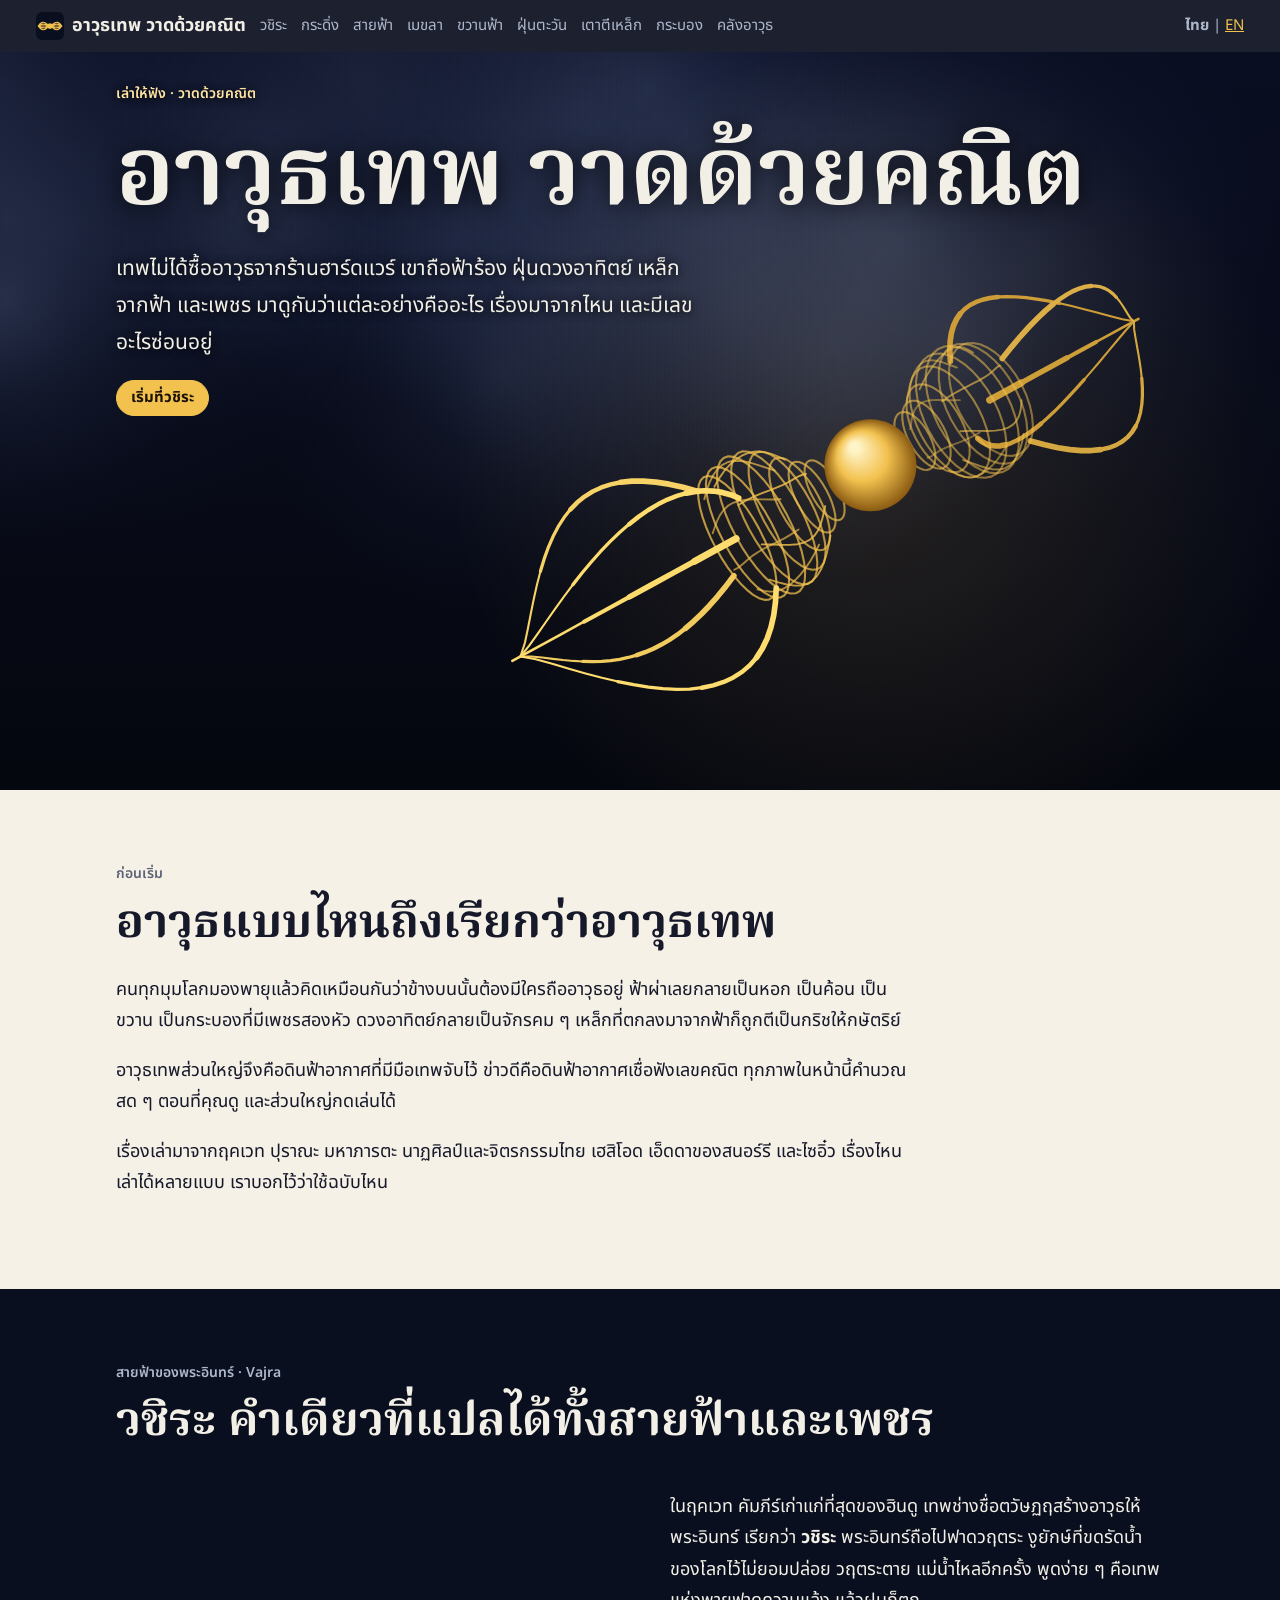
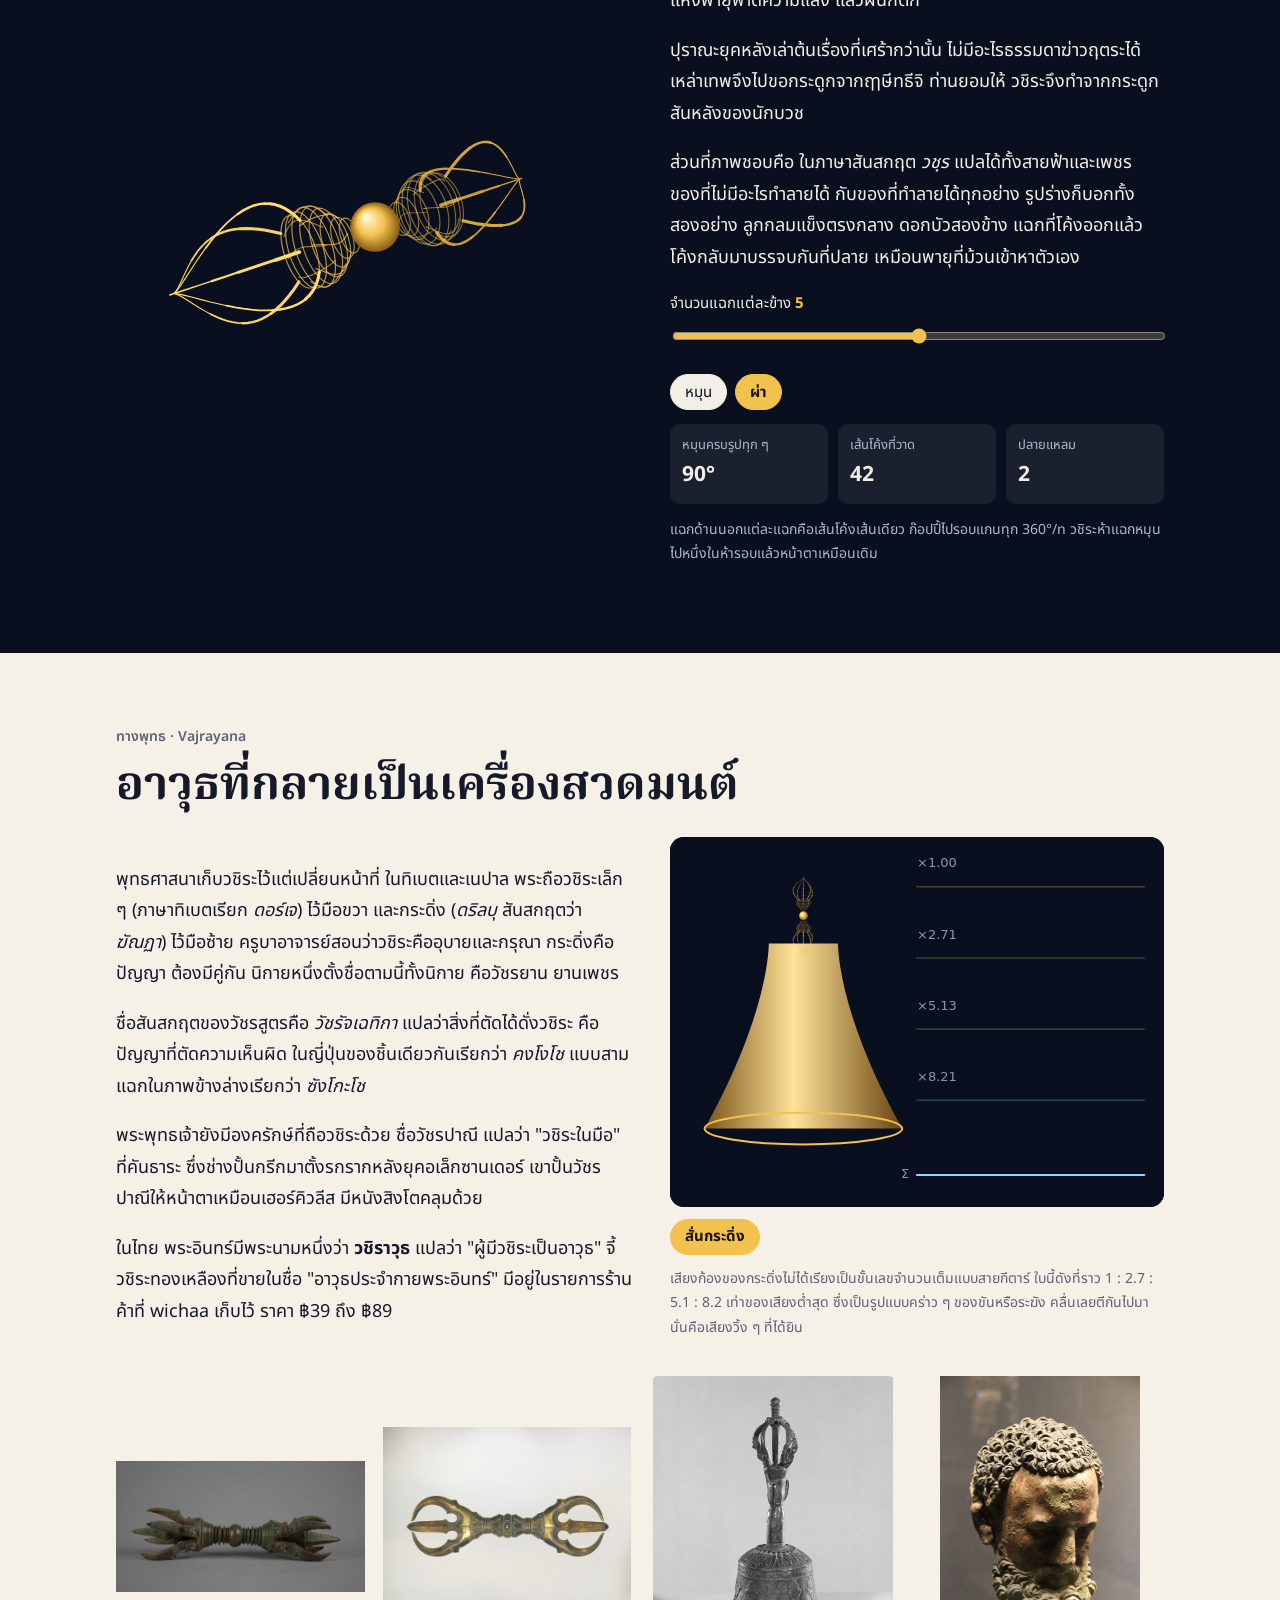
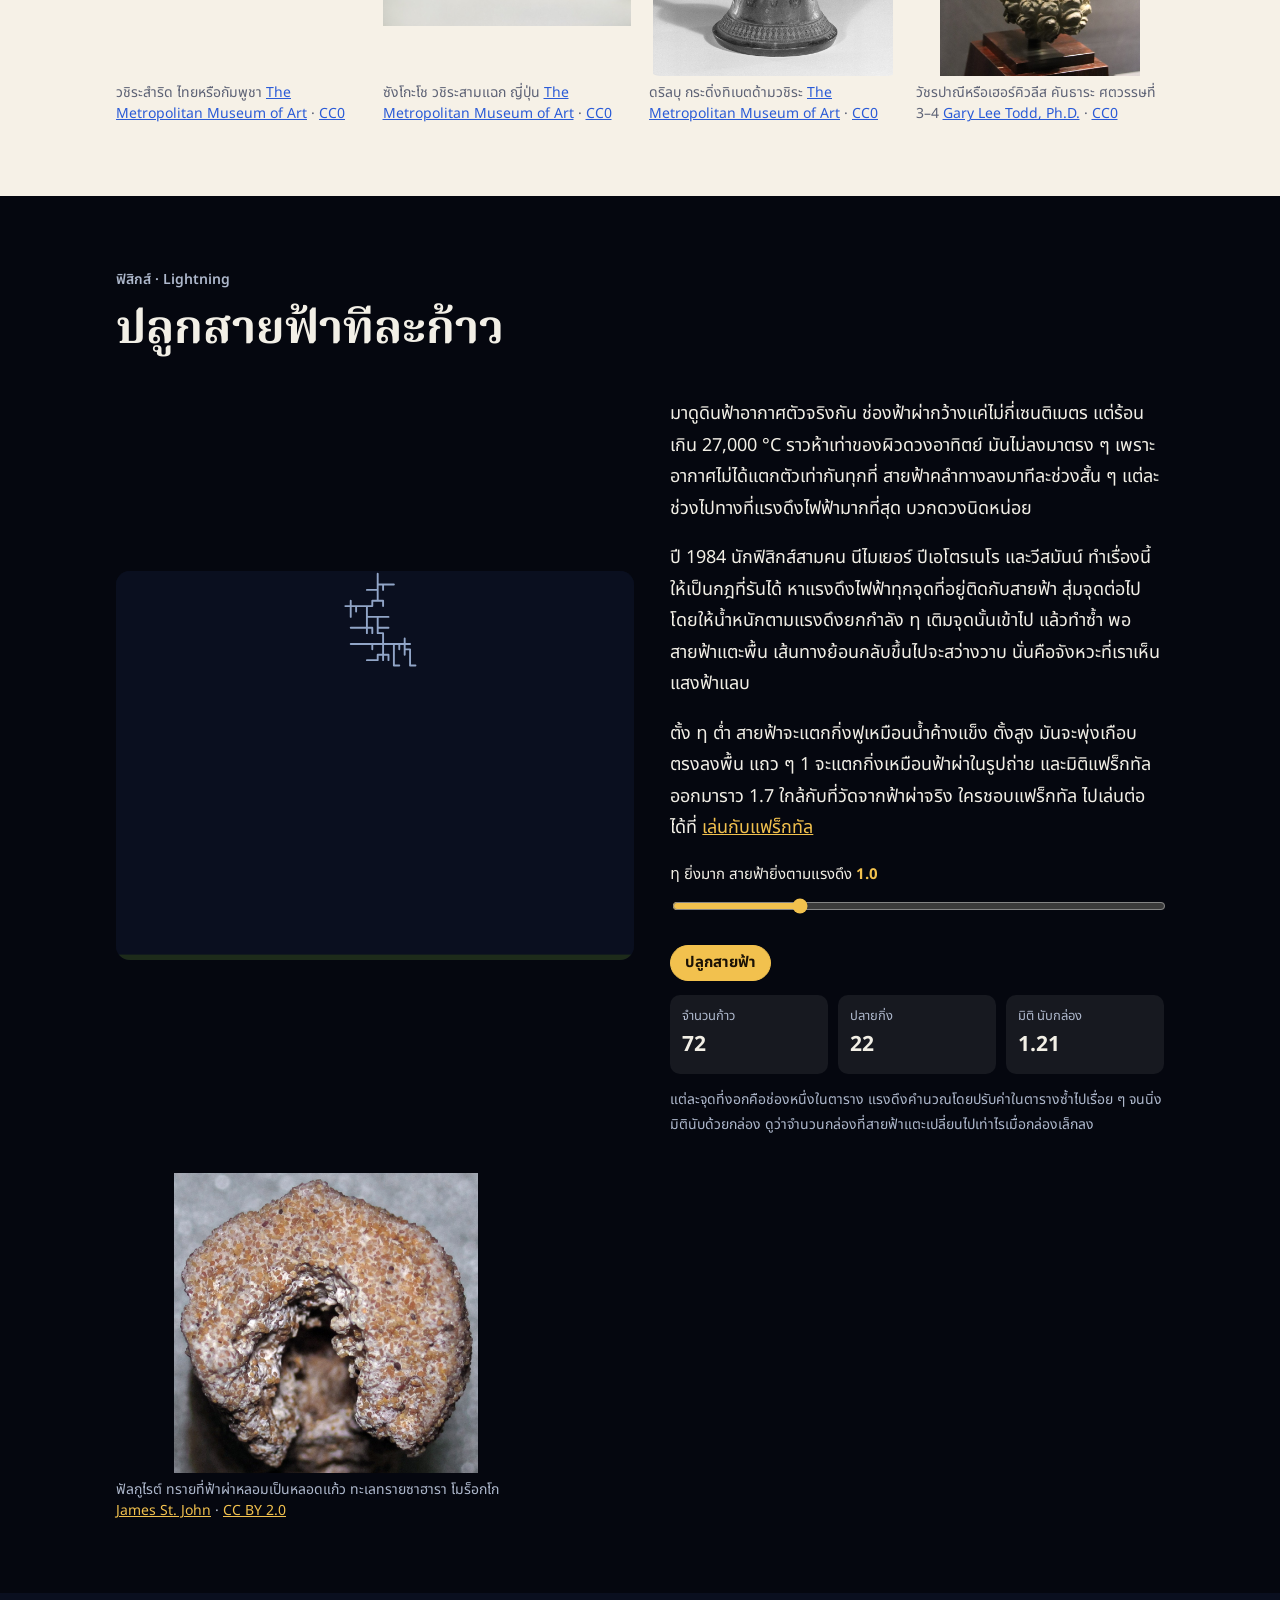
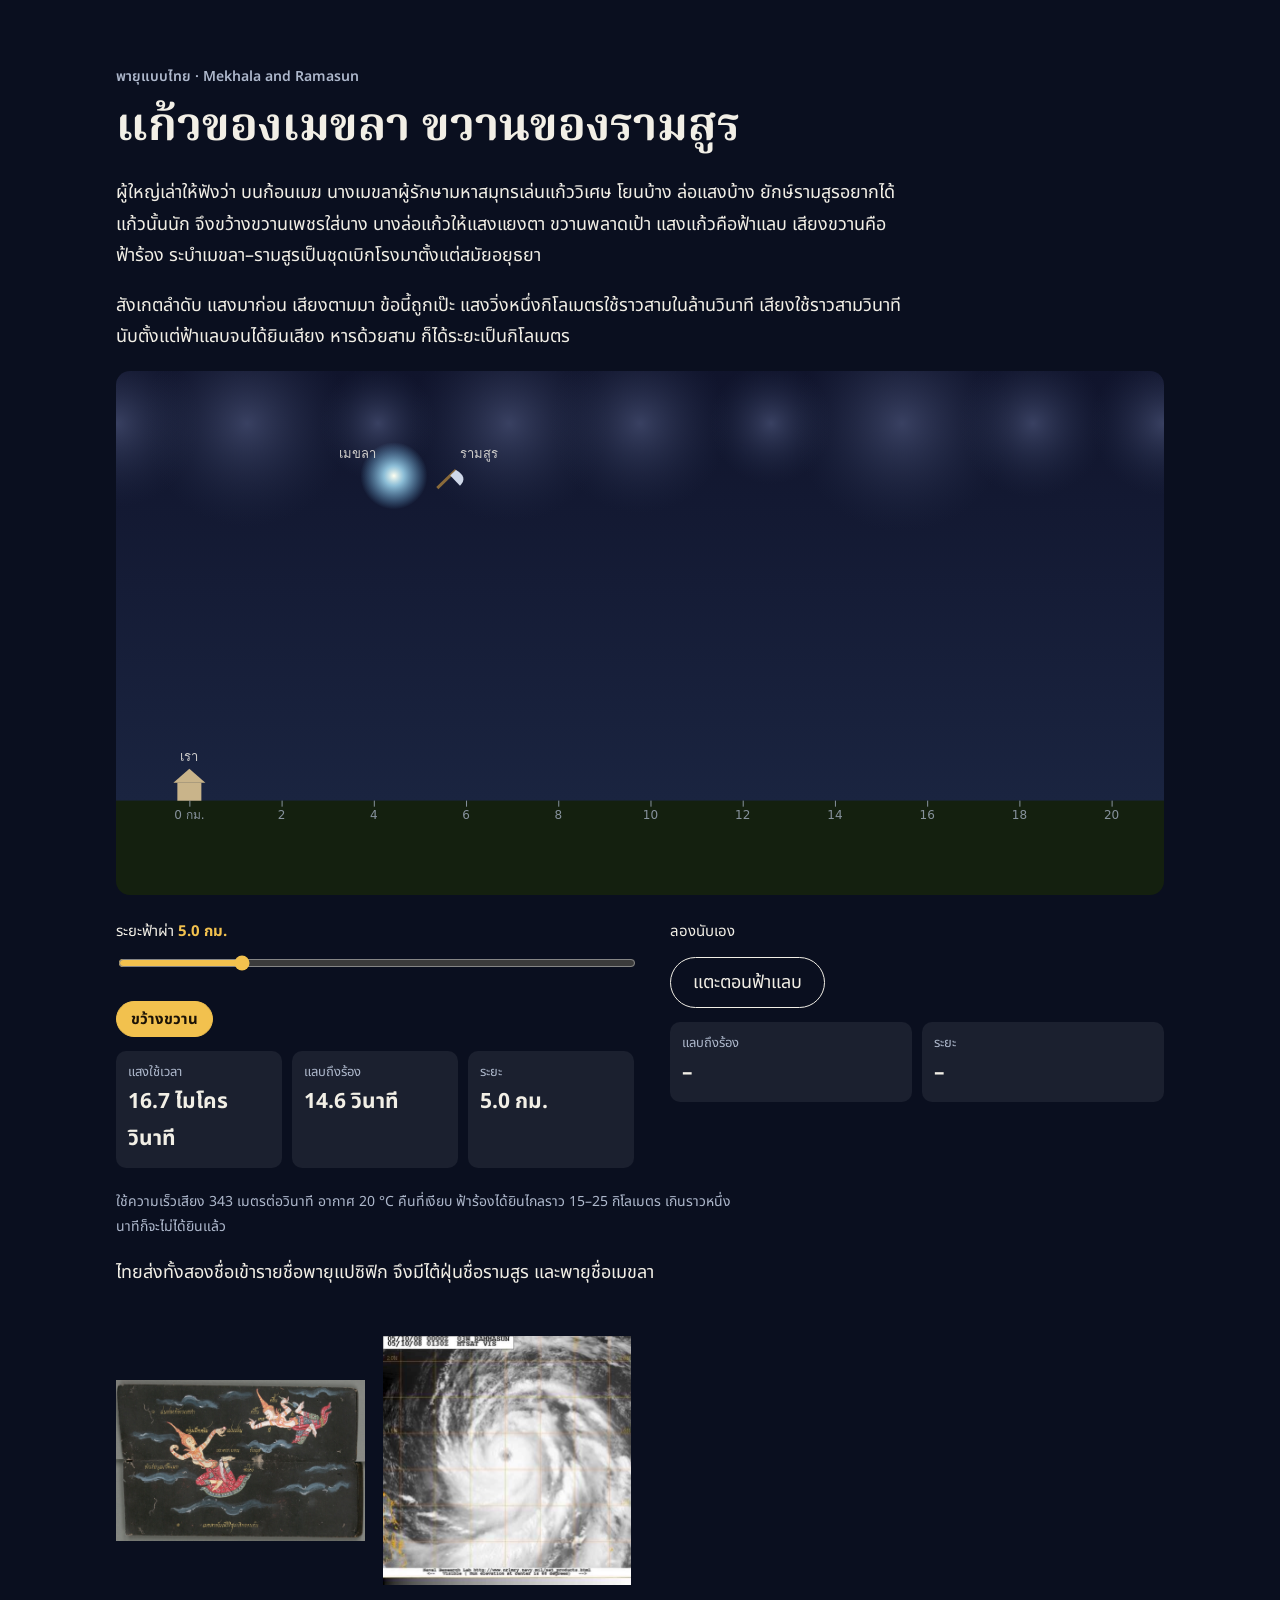
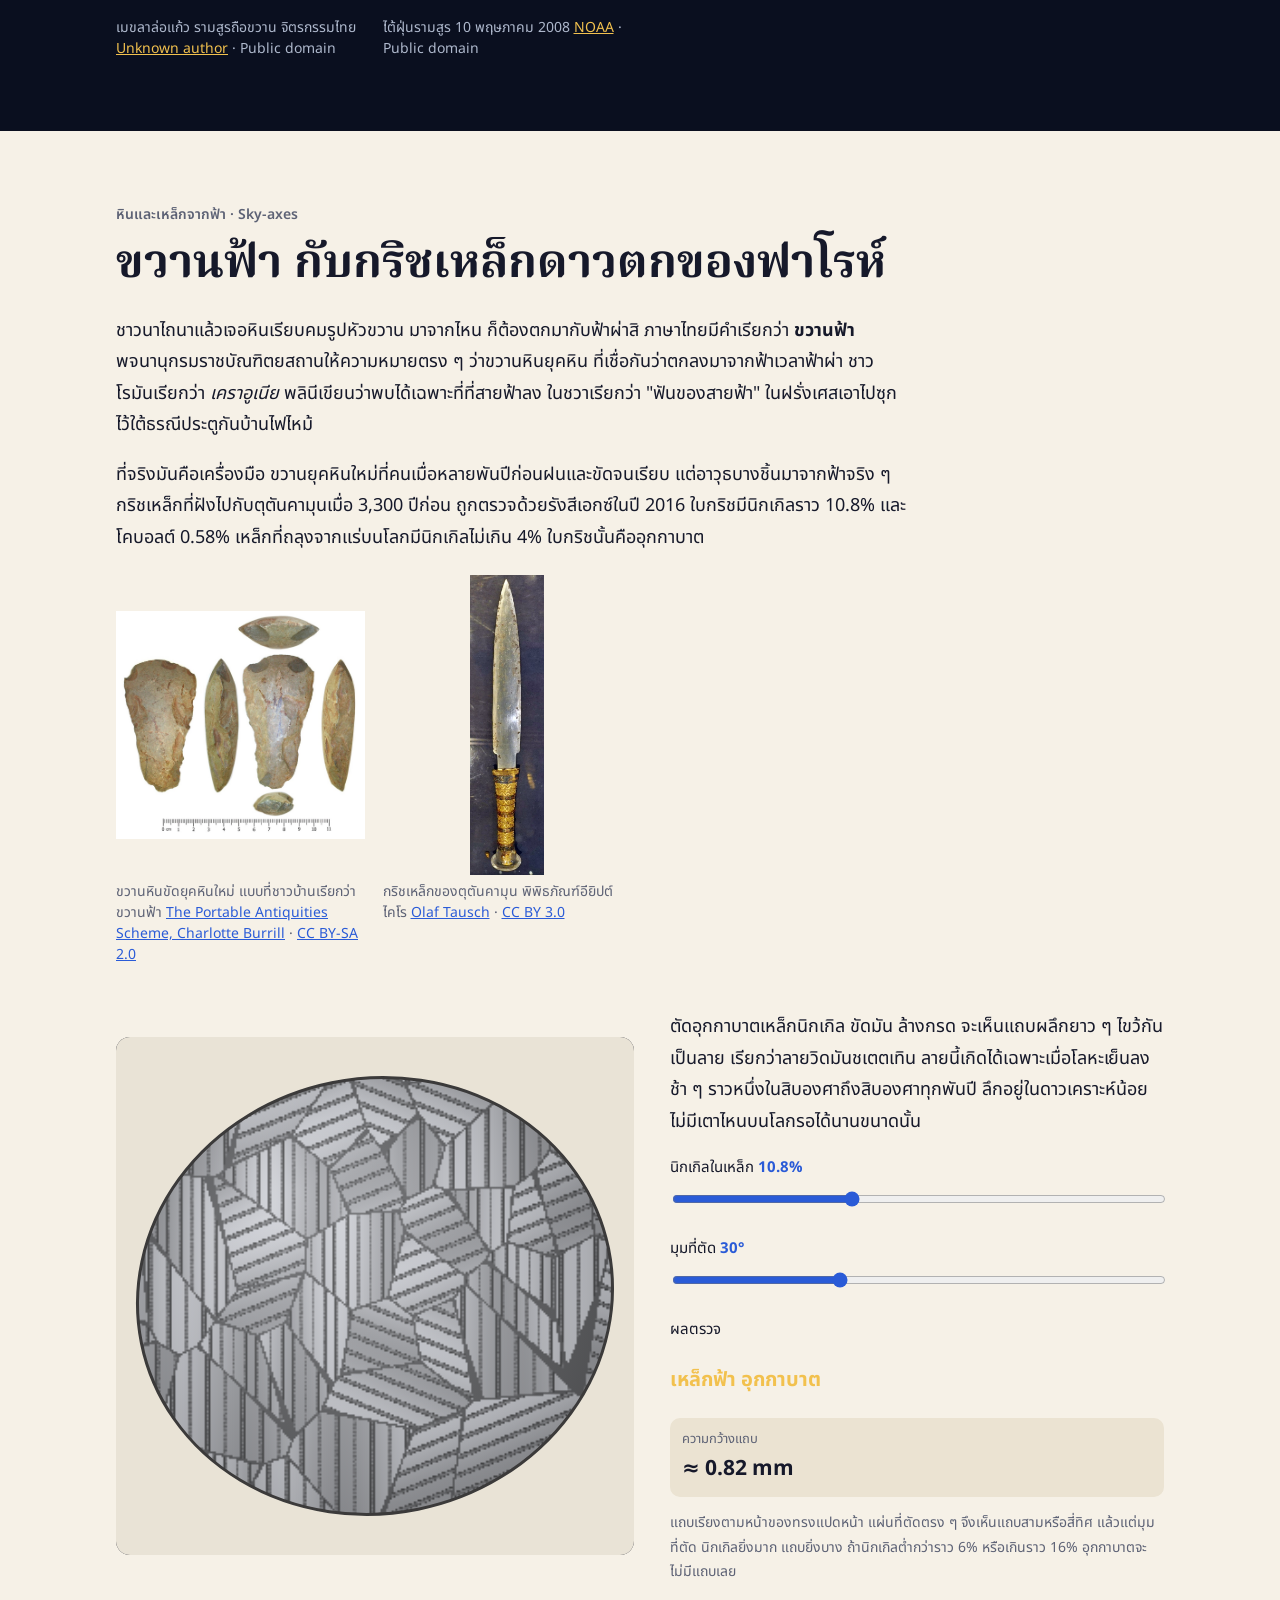
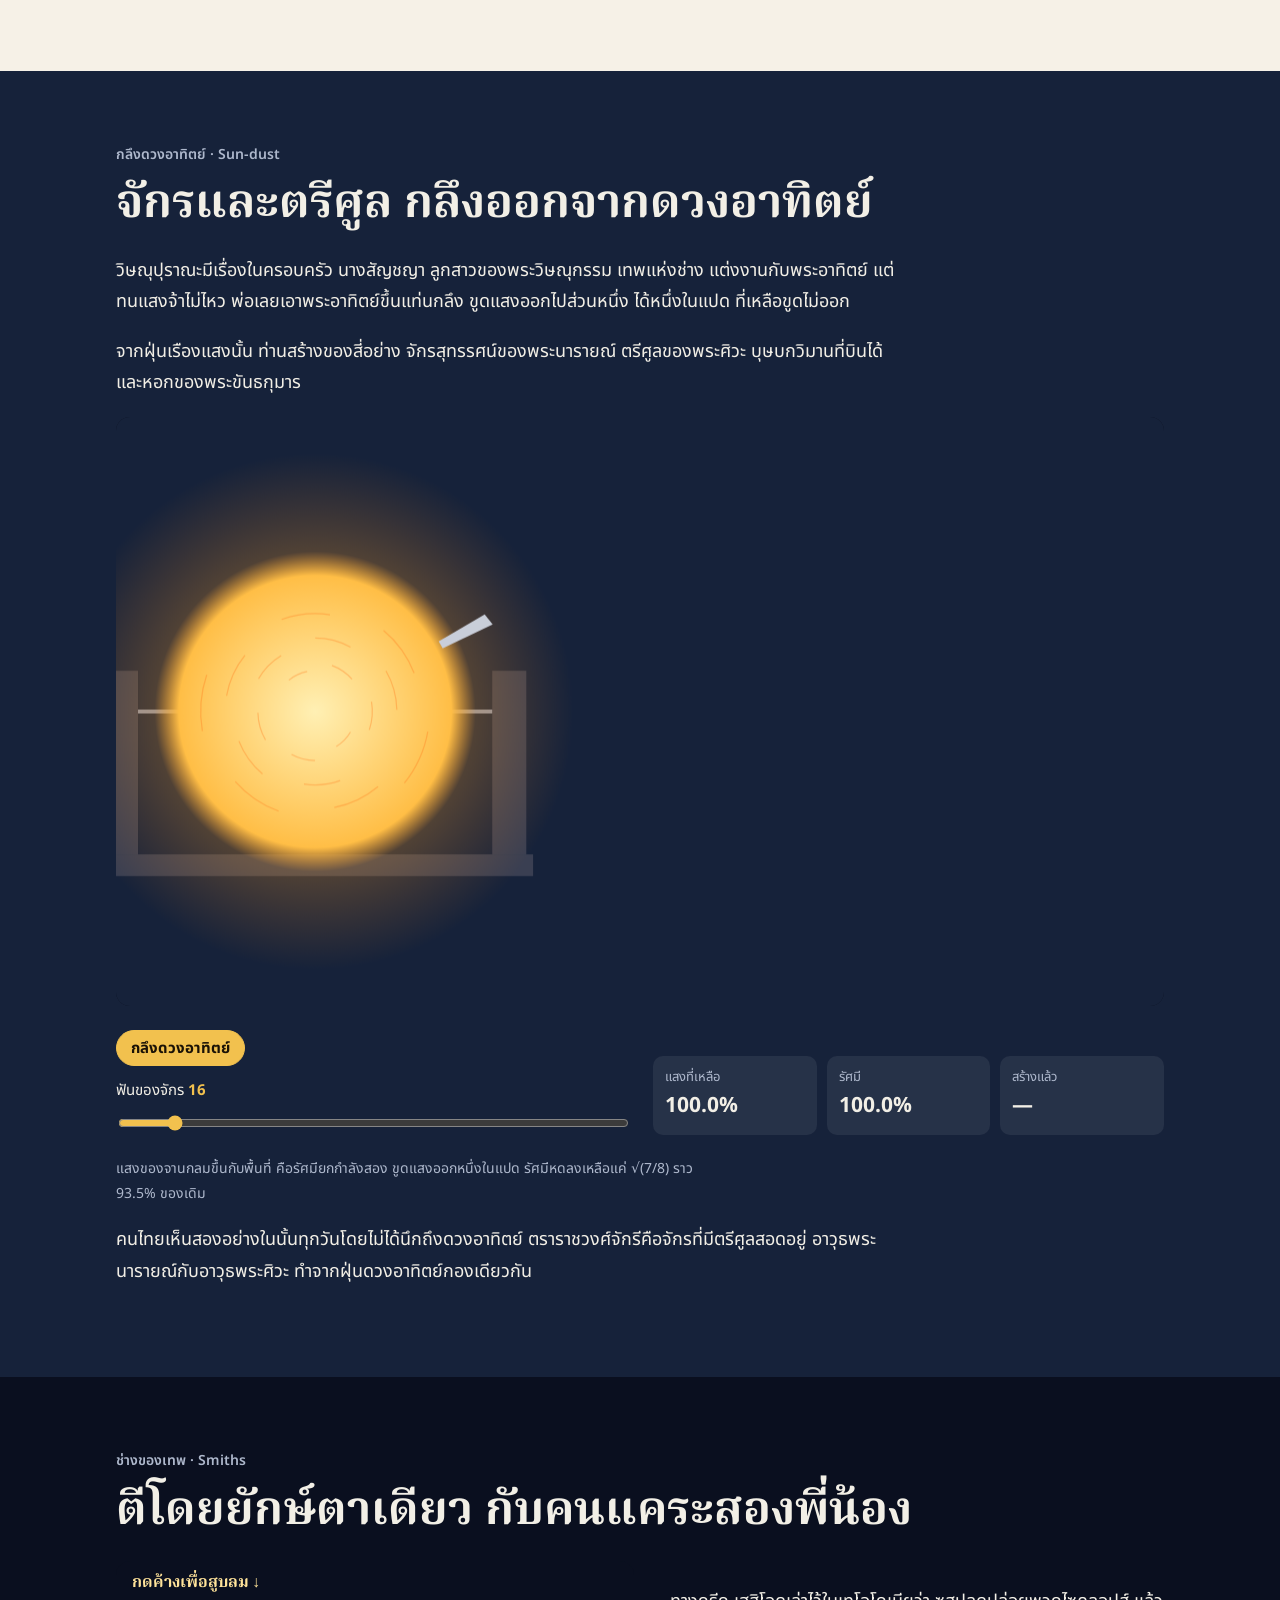
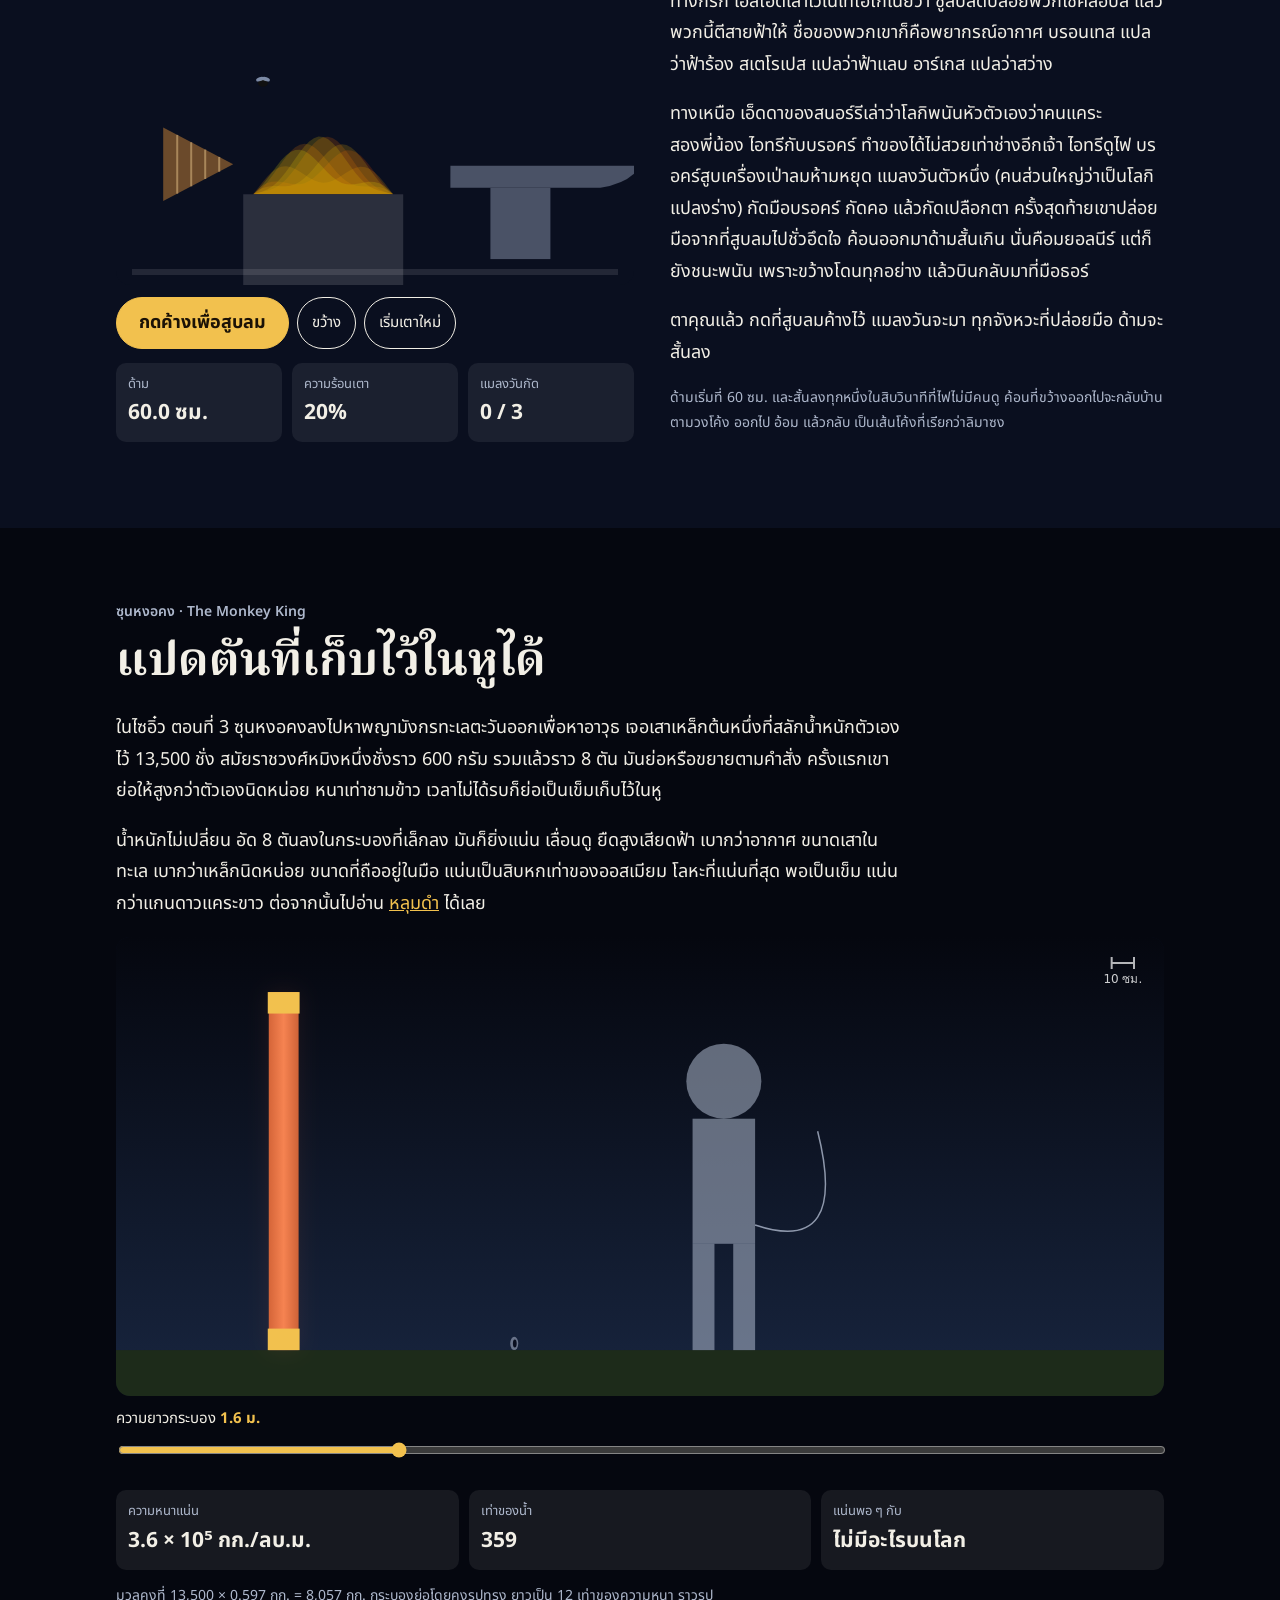
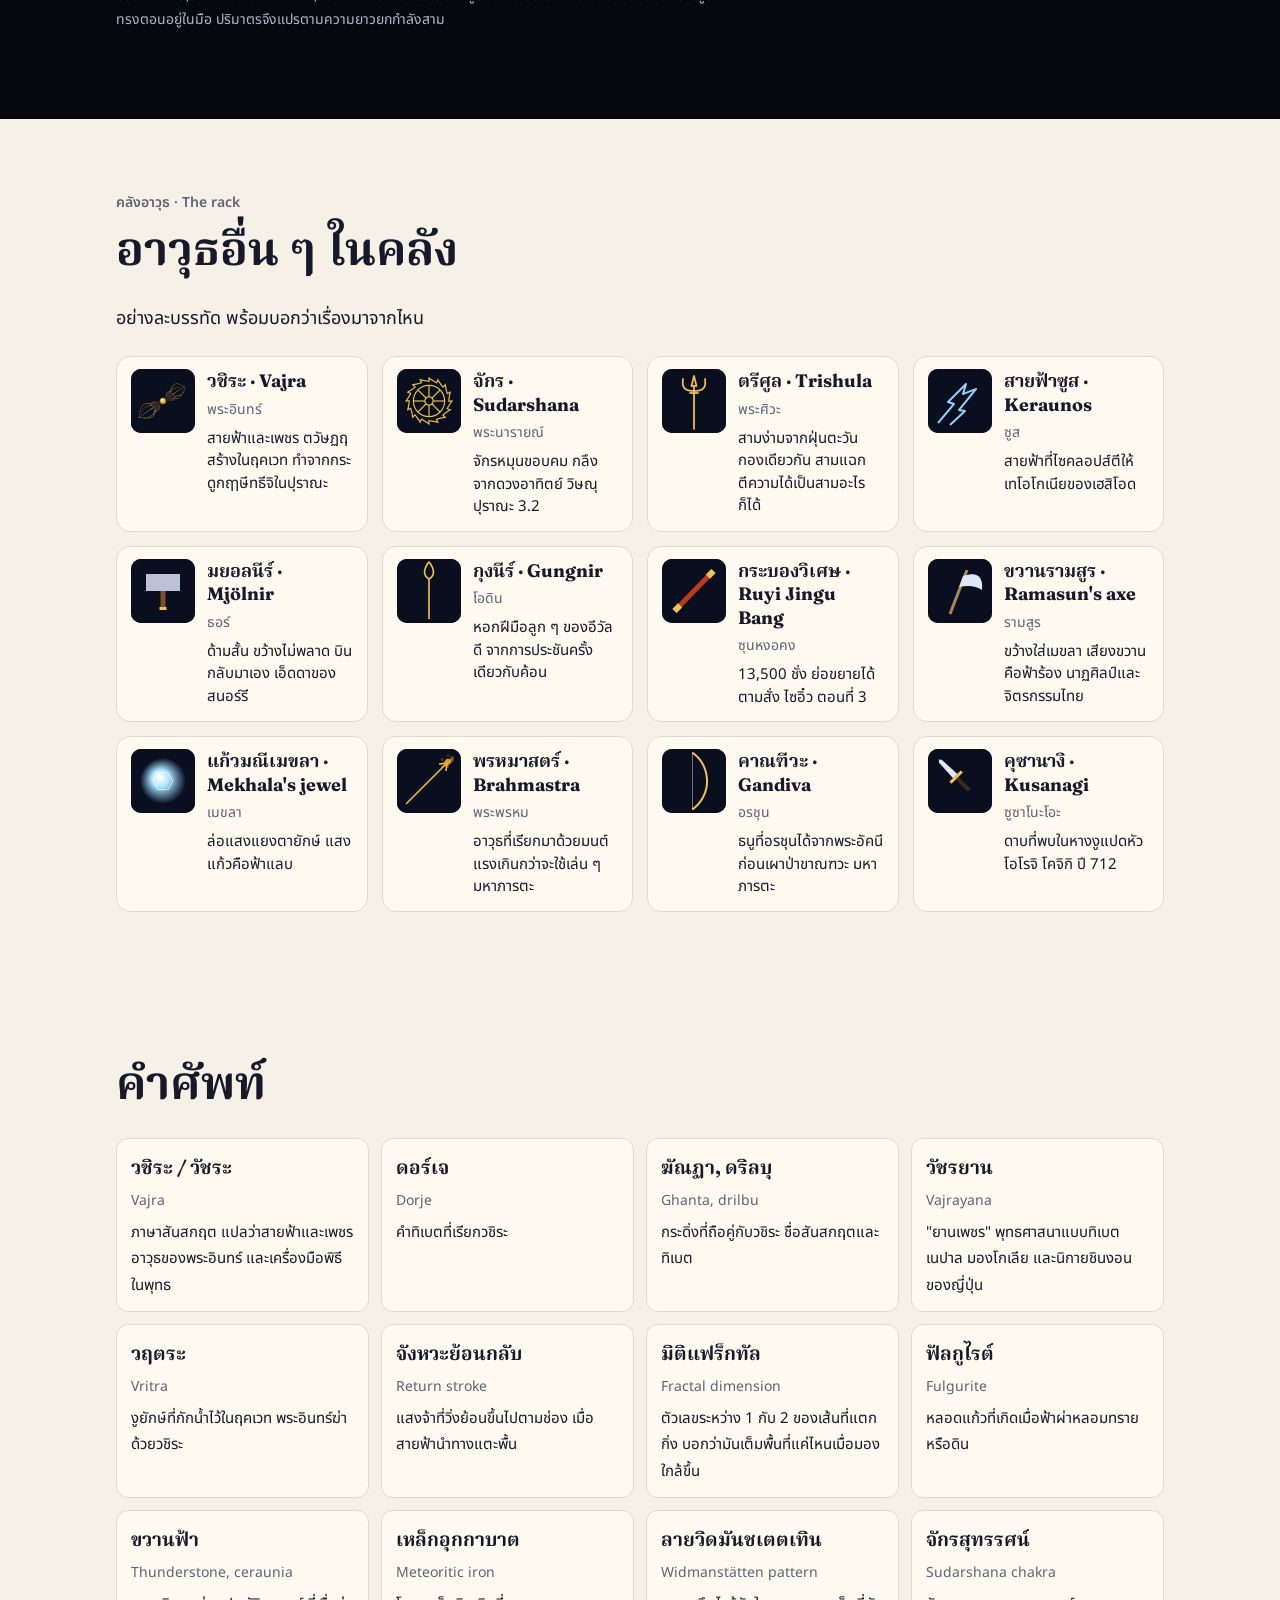
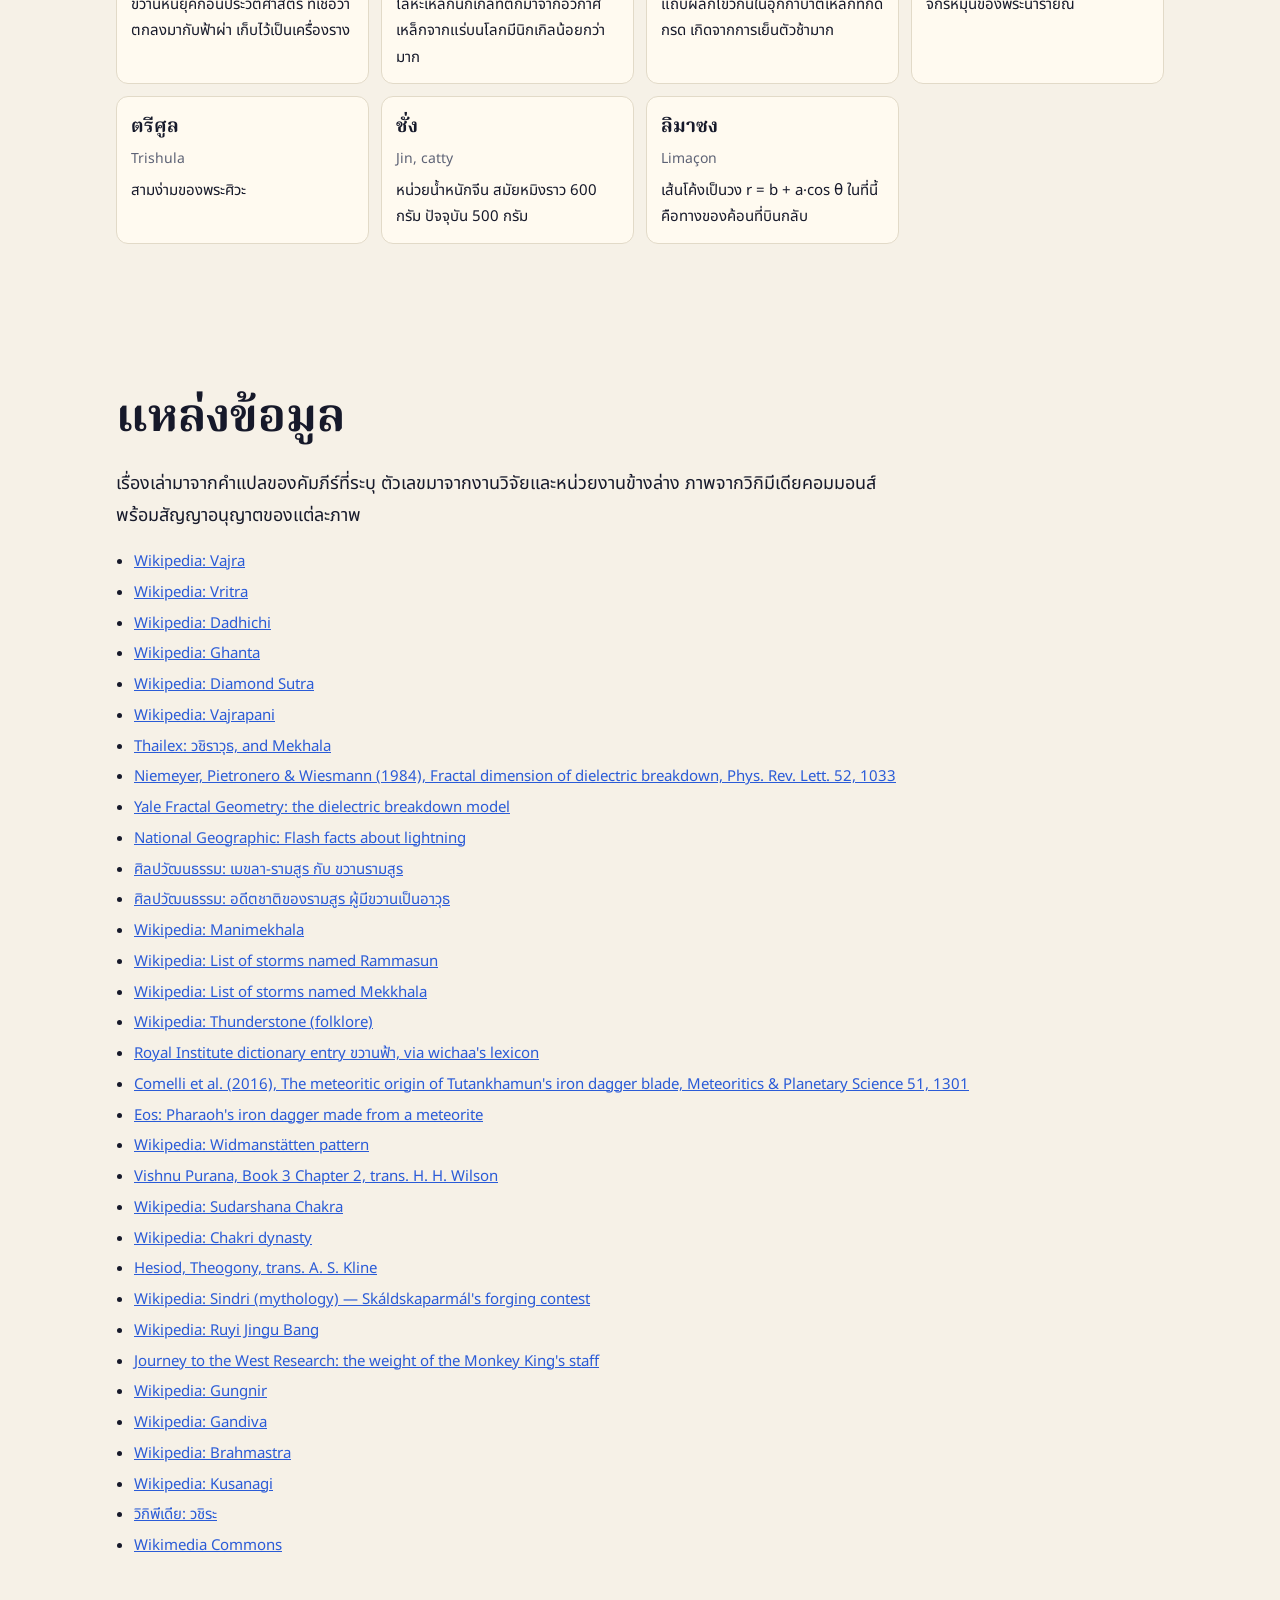
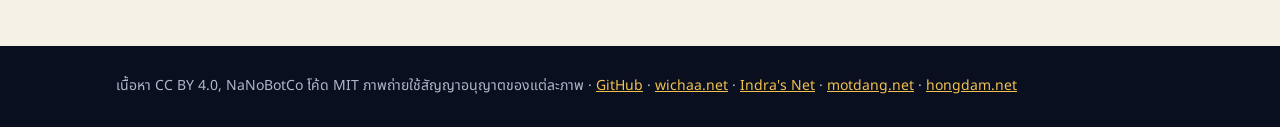
==== commit e41039f6: "Share card for the Thai page Co-Authored-By: Claude Sonnet 5.5 <noreply@anthropic.com>" ====
--- a/docs/th/index.html
+++ b/docs/th/index.html
@@ -8,12 +8,9 @@
 <link rel="canonical" href="https://nanobotco.github.io/cosmic-weaponry/th/">
 <link rel="alternate" hreflang="en" href="https://nanobotco.github.io/cosmic-weaponry/"><link rel="alternate" hreflang="th" href="https://nanobotco.github.io/cosmic-weaponry/th/"><link rel="alternate" hreflang="x-default" href="https://nanobotco.github.io/cosmic-weaponry/">
 <meta property="og:type" content="website"><meta property="og:site_name" content="Cosmic Weaponry, Drawn · อาวุธเทพ วาดด้วยคณิต">
-<meta property="og:title" content="อาวุธเทพ วาดด้วยคณิต"><meta property="og:description" content="เล่าอาวุธของเทพแบบบ้าน ๆ วาดสด ๆ ด้วยคณิตศาสตร์ วชิระของพระอินทร์ กระดิ่งวัชรยาน สายฟ้าที่งอกทีละช่อง เมขลากับรามสูร ขวานฟ้ากับกริชเหล็กอุกกาบาตของตุตันคามุน จักรกับตรีศูลที่กลึงออกจากดวงอาทิตย์ ค้อนด้ามสั้นของธอร์ และกระบองของซุนหงอคง มีทั้งภาษาไทยและอังกฤษ"><meta property="og:url" content="https://nanobotco.github.io/cosmic-weaponry/th/">
-<meta property="og:image" content="https://nanobotco.github.io/cosmic-weaponry/card.jpg"><meta property="og:image:secure_url" content="https://nanobotco.github.io/cosmic-weaponry/card.jpg"><meta property="og:image:type" content="image/jpeg">
-<meta property="og:image:width" content="1200"><meta property="og:image:height" content="630">
-<meta property="og:image:alt" content="วชิระห้าแฉกสีทองหมุนอยู่กลางพายุ พร้อมชื่อ อาวุธเทพ วาดด้วยคณิต">
+<meta property="og:title" content="อาวุธเทพ วาดด้วยคณิต"><meta property="og:description" content="เล่าอาวุธของเทพแบบบ้าน ๆ วาดสด ๆ ด้วยคณิตศาสตร์ วชิระของพระอินทร์ กระดิ่งวัชรยาน สายฟ้าที่งอกทีละช่อง เมขลากับรามสูร ขวานฟ้ากับกริชเหล็กอุกกาบาตของตุตันคามุน จักรกับตรีศูลที่กลึงออกจากดวงอาทิตย์ ค้อนด้ามสั้นของธอร์ และกระบองของซุนหงอคง มีทั้งภาษาไทยและอังกฤษ">
+<meta property="og:image" content="https://nanobotco.github.io/cosmic-weaponry/og/th.jpg"><meta property="og:image:width" content="1200"><meta property="og:image:height" content="630"><meta property="og:image:type" content="image/jpeg"><meta property="og:image:alt" content="Card: อาวุธเทพ วาดด้วยคณิต, Cosmic Weaponry"><meta name="twitter:card" content="summary_large_image"><meta name="twitter:image" content="https://nanobotco.github.io/cosmic-weaponry/og/th.jpg"><meta name="twitter:image:alt" content="Card: อาวุธเทพ วาดด้วยคณิต, Cosmic Weaponry"><meta property="og:url" content="https://nanobotco.github.io/cosmic-weaponry/th/">
 <meta property="og:locale" content="th_TH"><meta property="og:locale:alternate" content="en_US">
-<meta name="twitter:card" content="summary_large_image"><meta name="twitter:image" content="https://nanobotco.github.io/cosmic-weaponry/card.jpg">
 <link rel="icon" href="../icon.svg" type="image/svg+xml">
 <link rel="alternate" type="text/plain" href="https://nanobotco.github.io/cosmic-weaponry/llms.txt" title="llms.txt">
 <link rel="preconnect" href="https://fonts.googleapis.com"><link rel="preconnect" href="https://fonts.gstatic.com" crossorigin>
